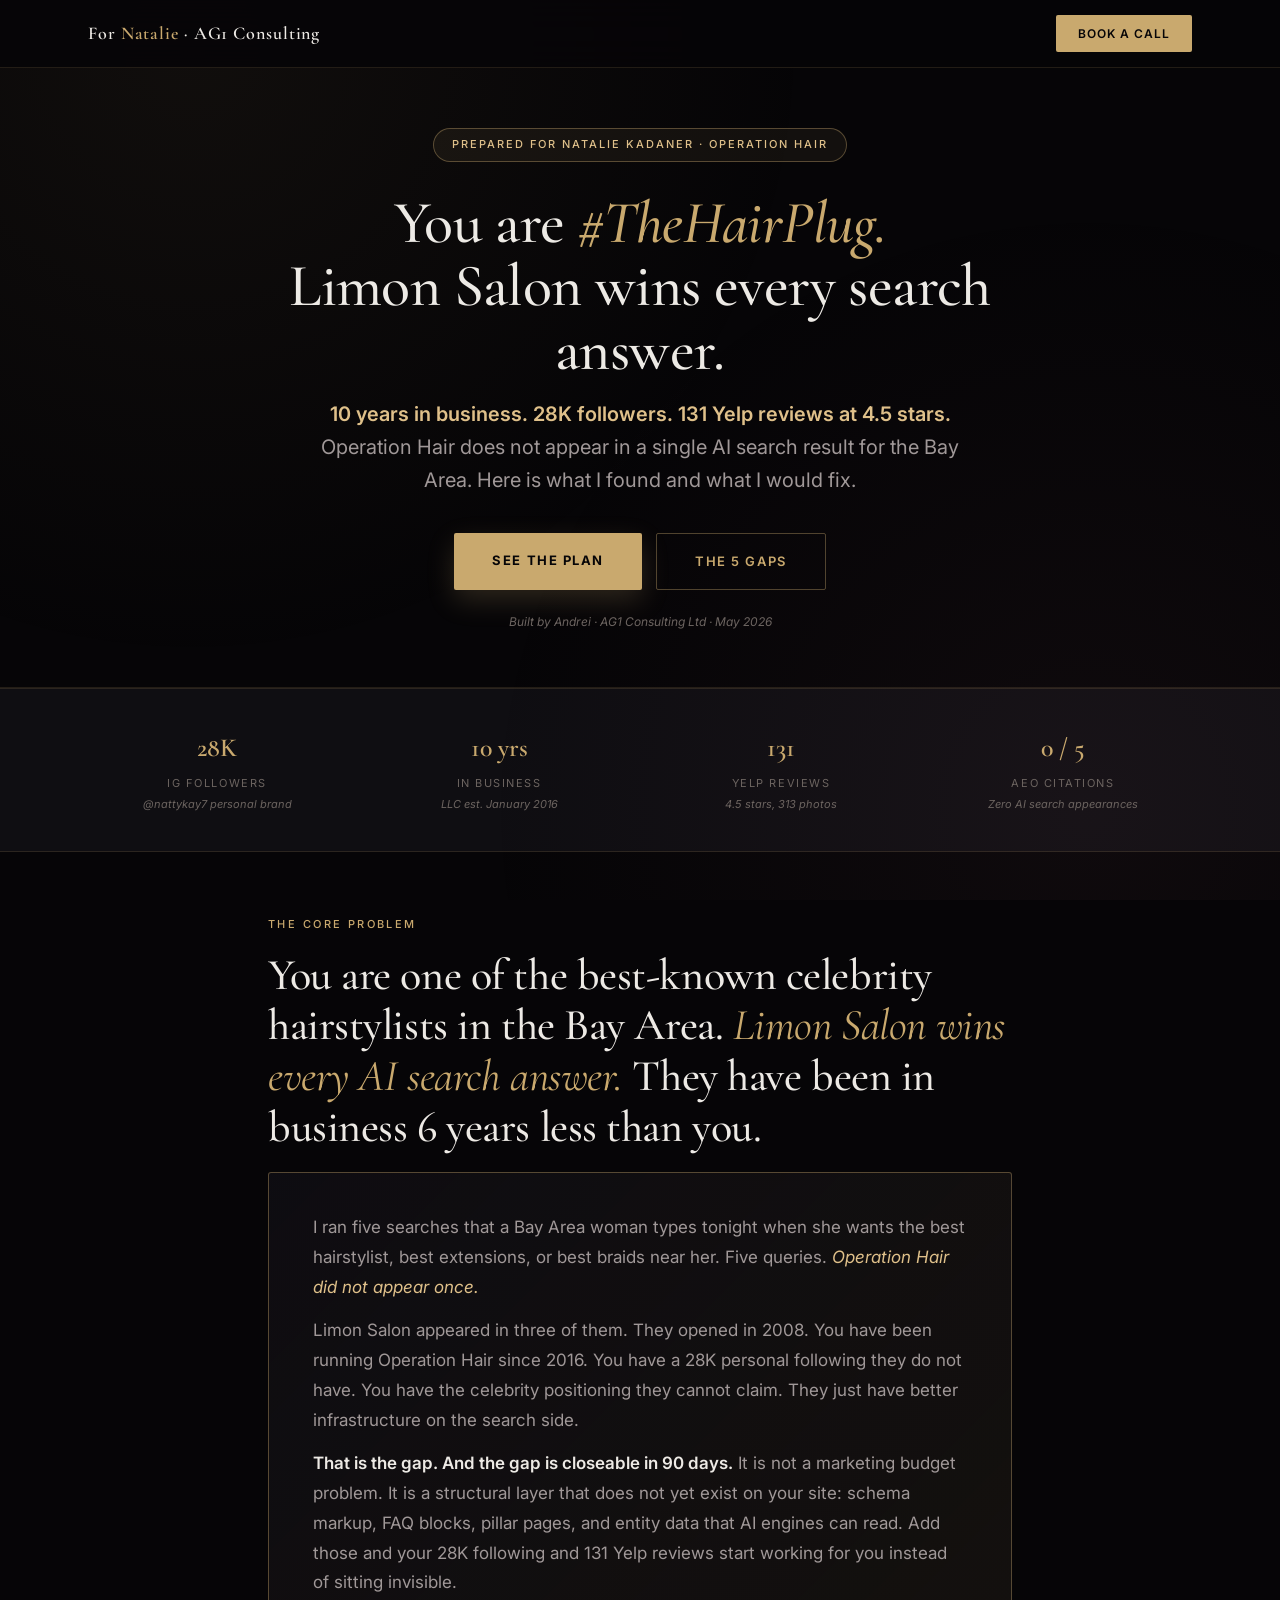
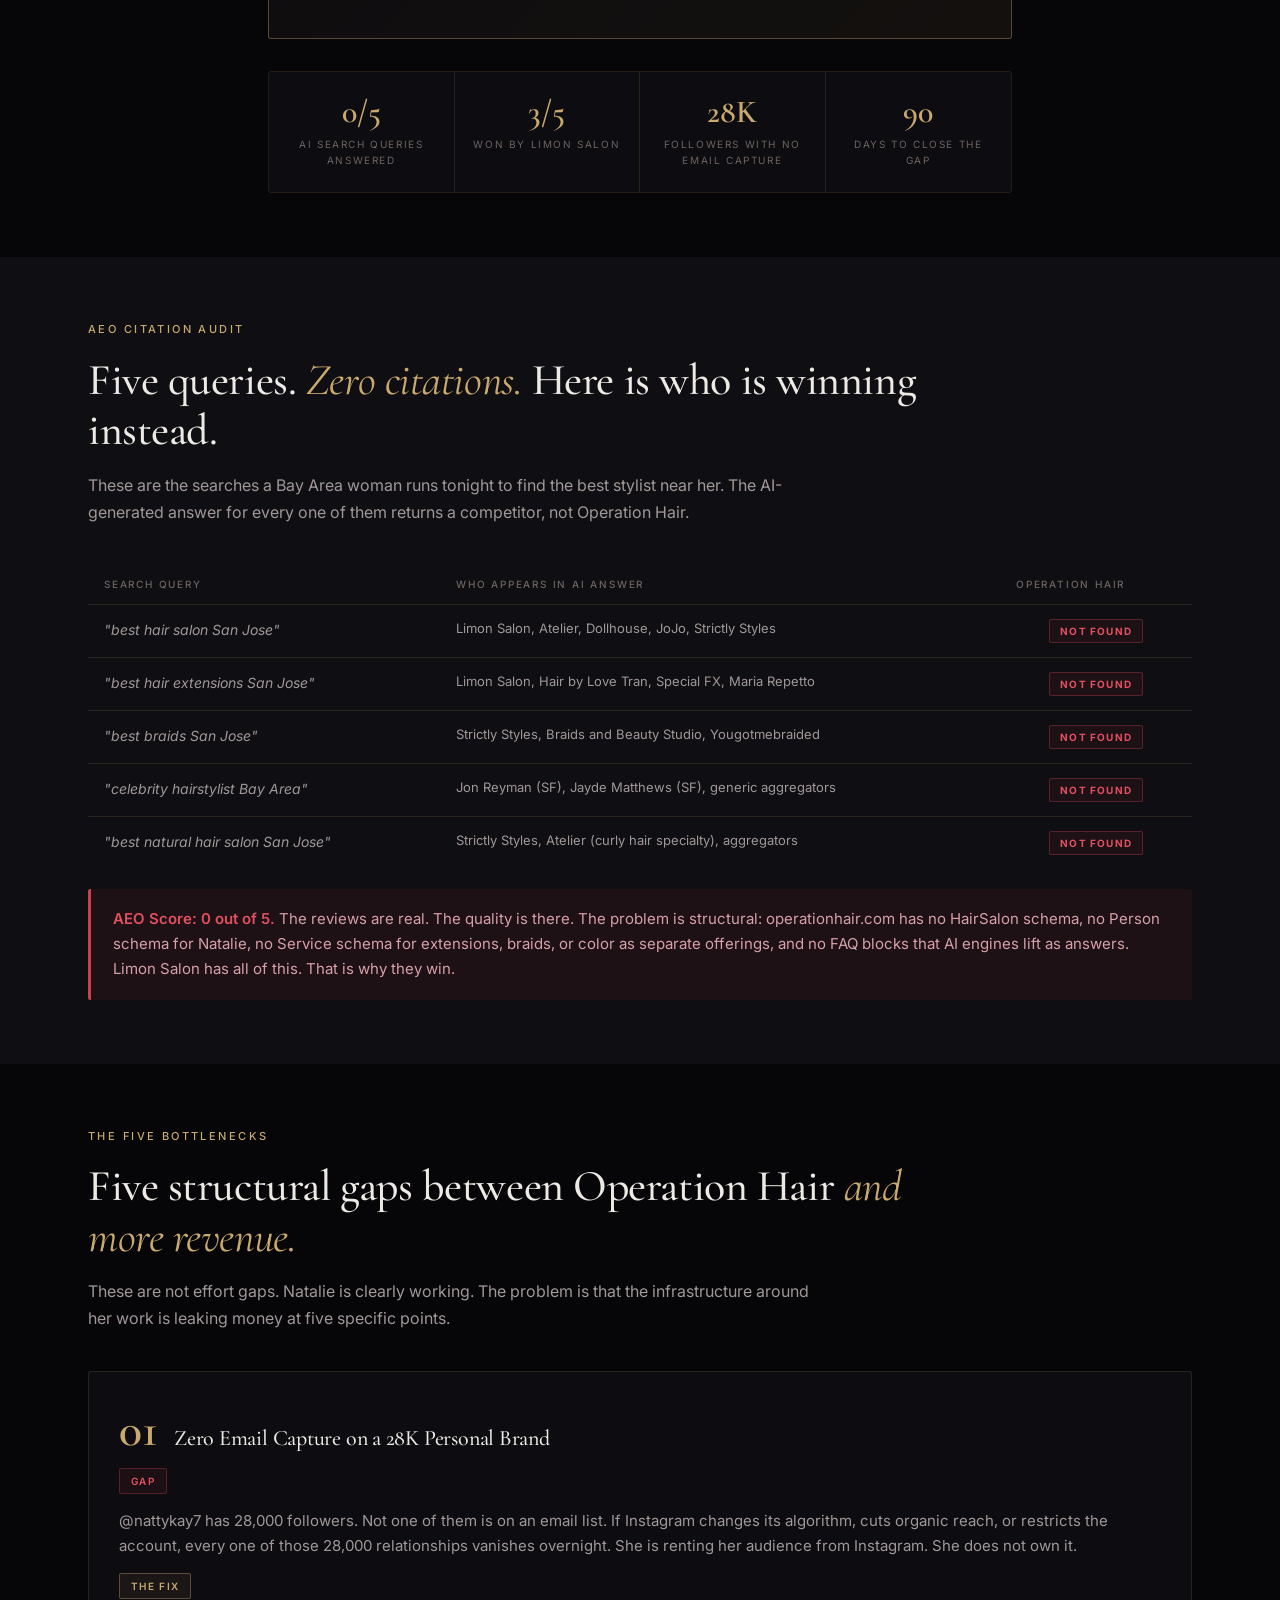
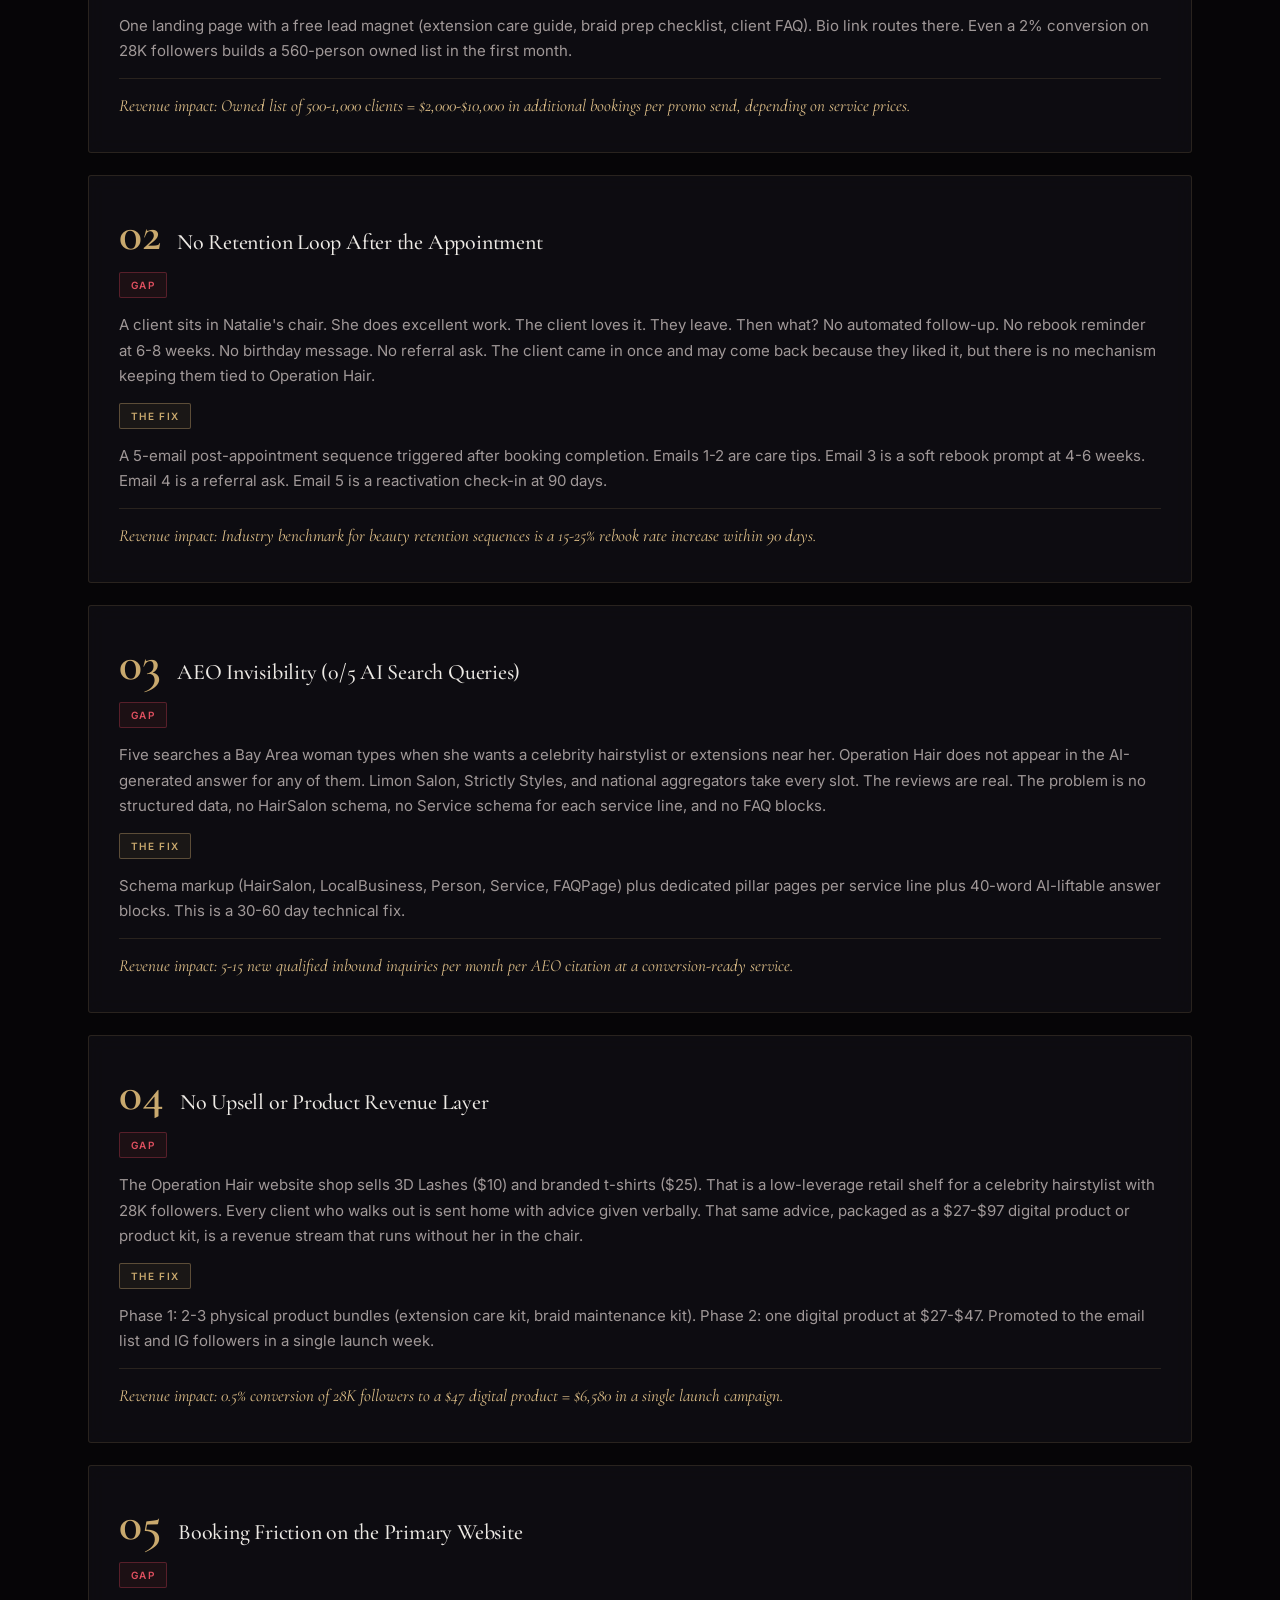
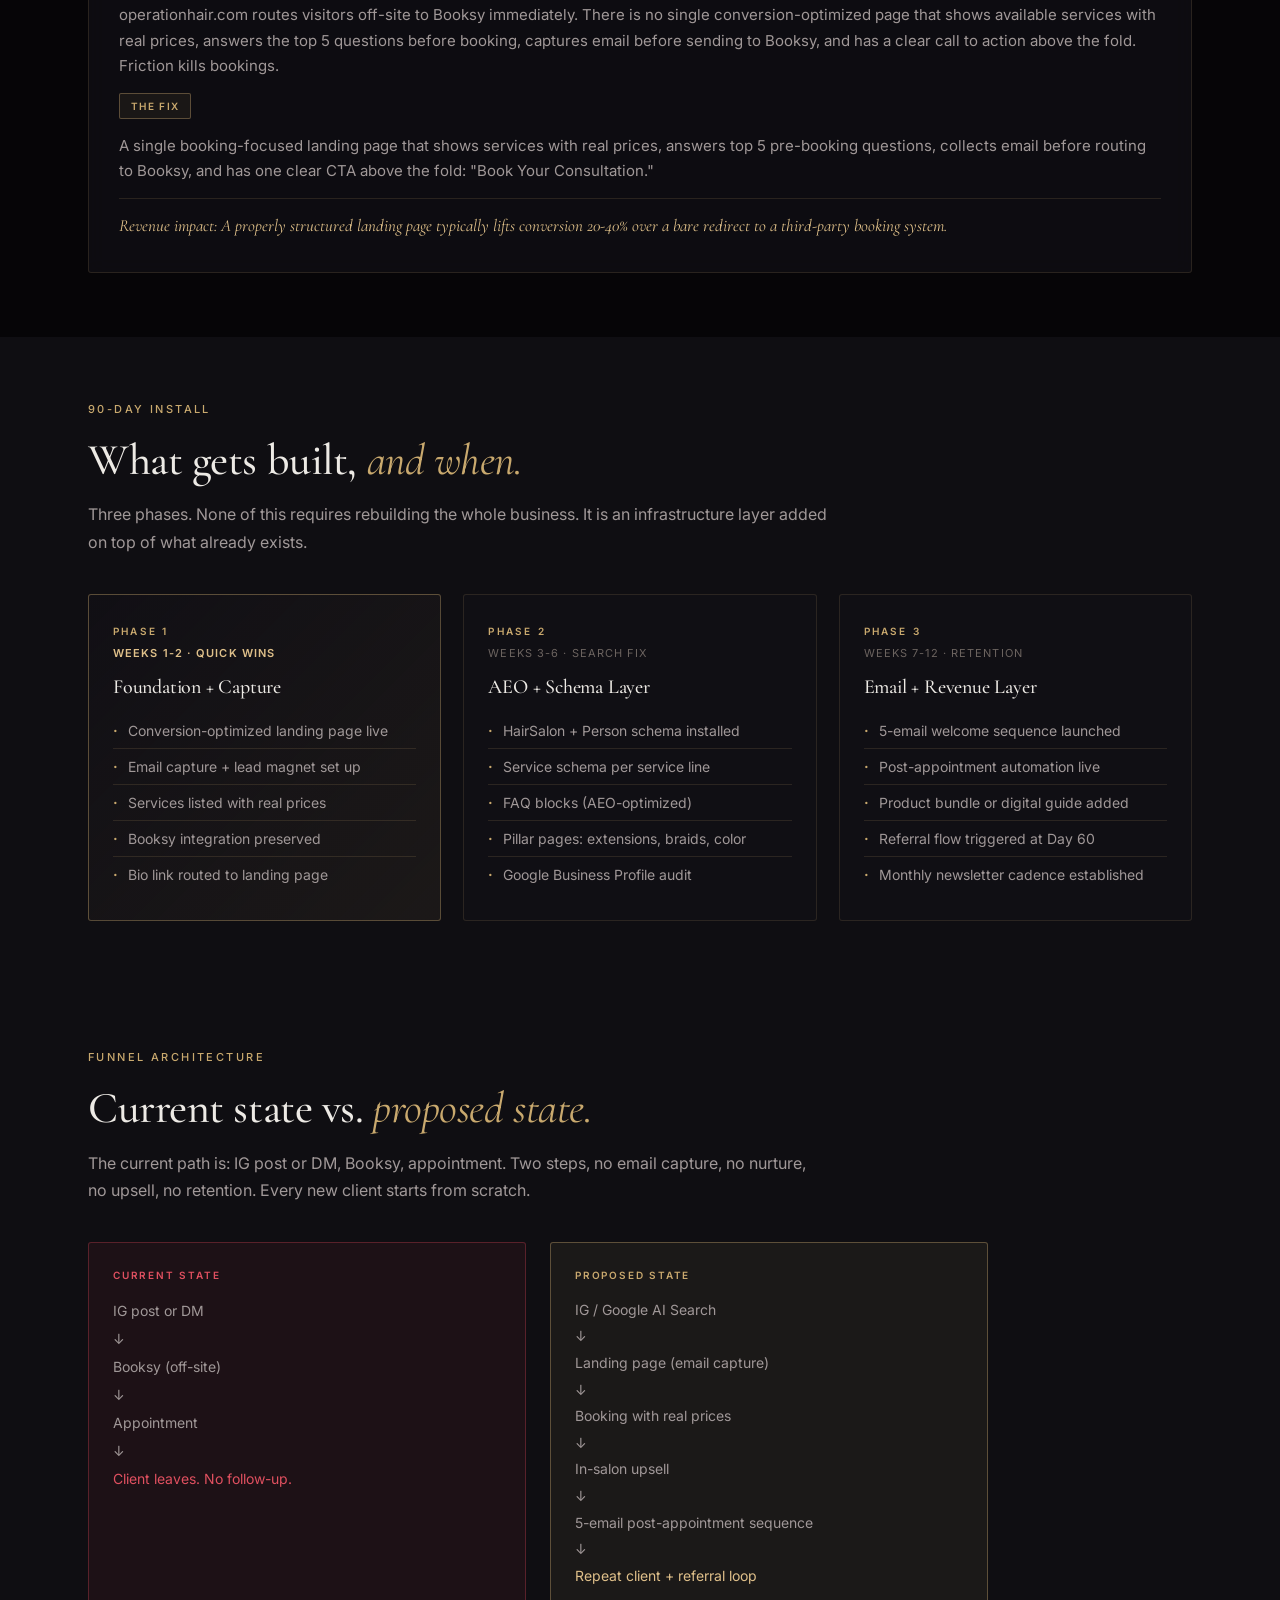
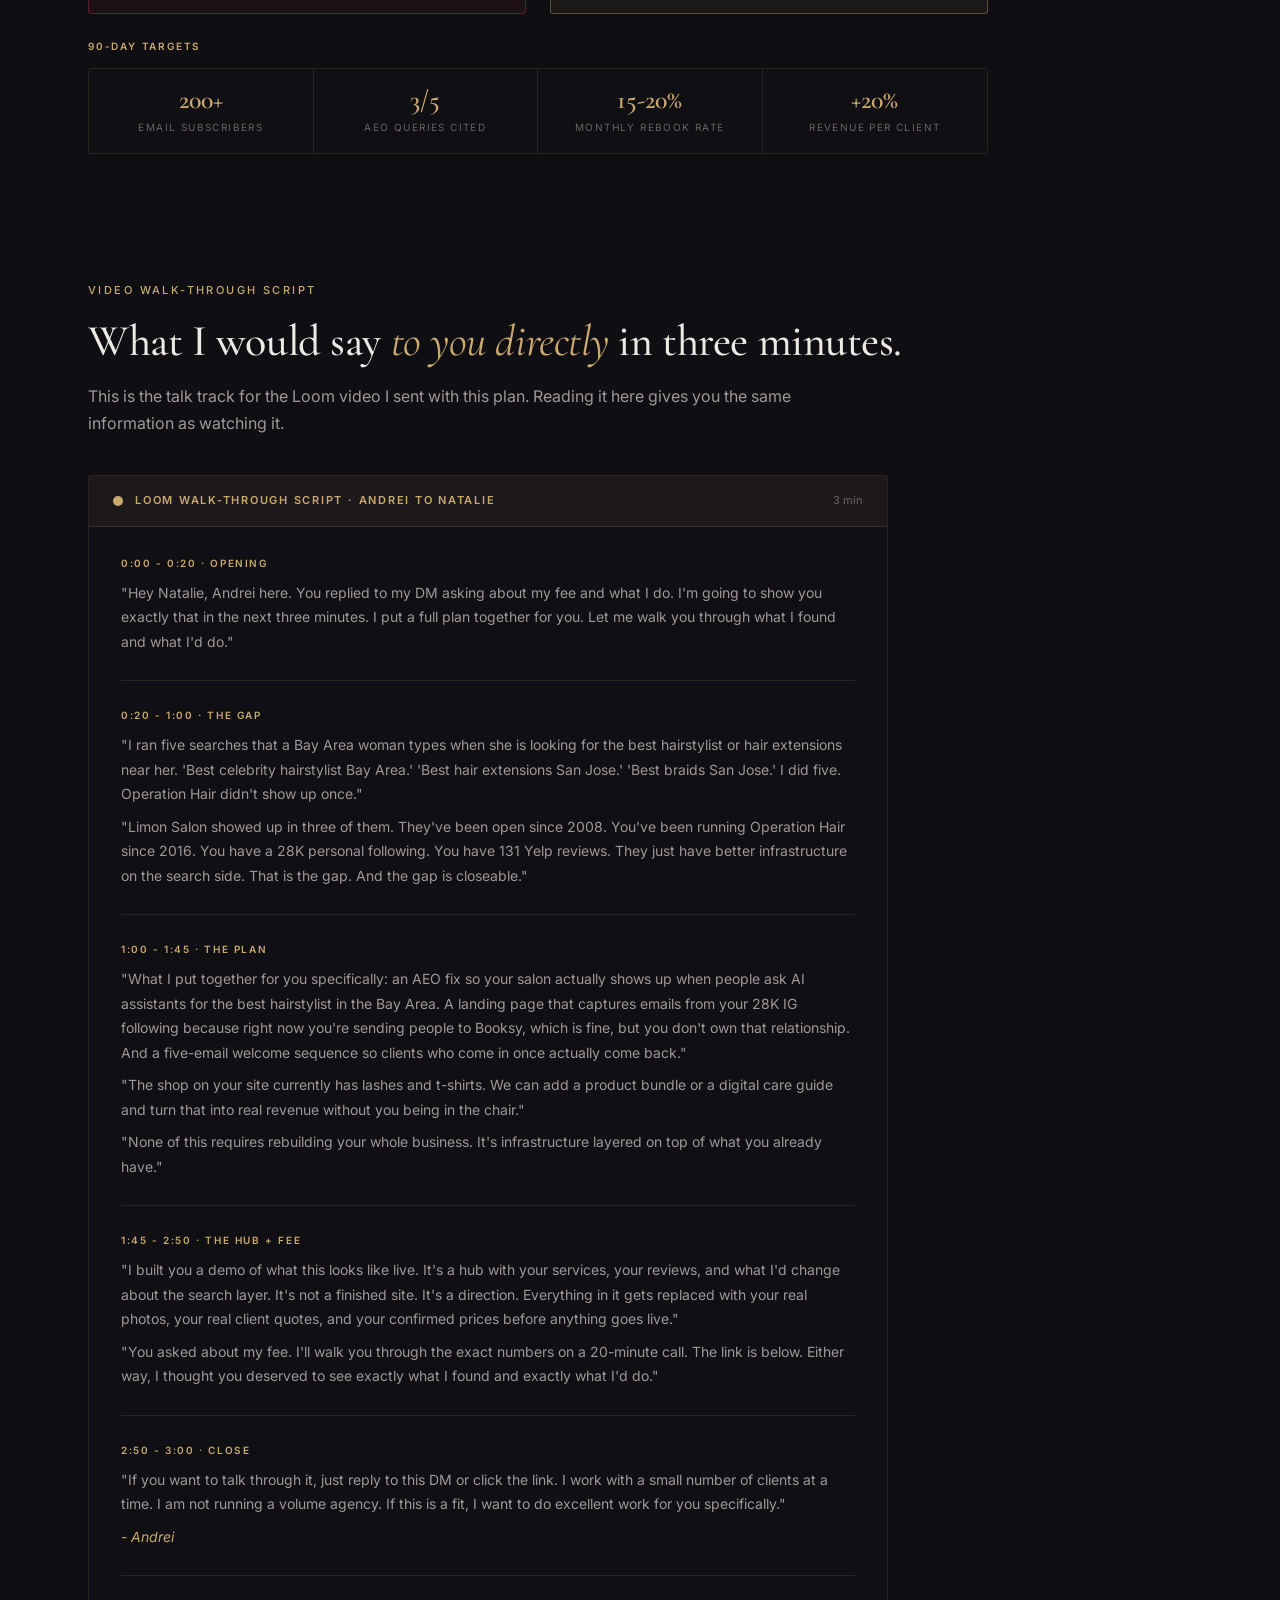
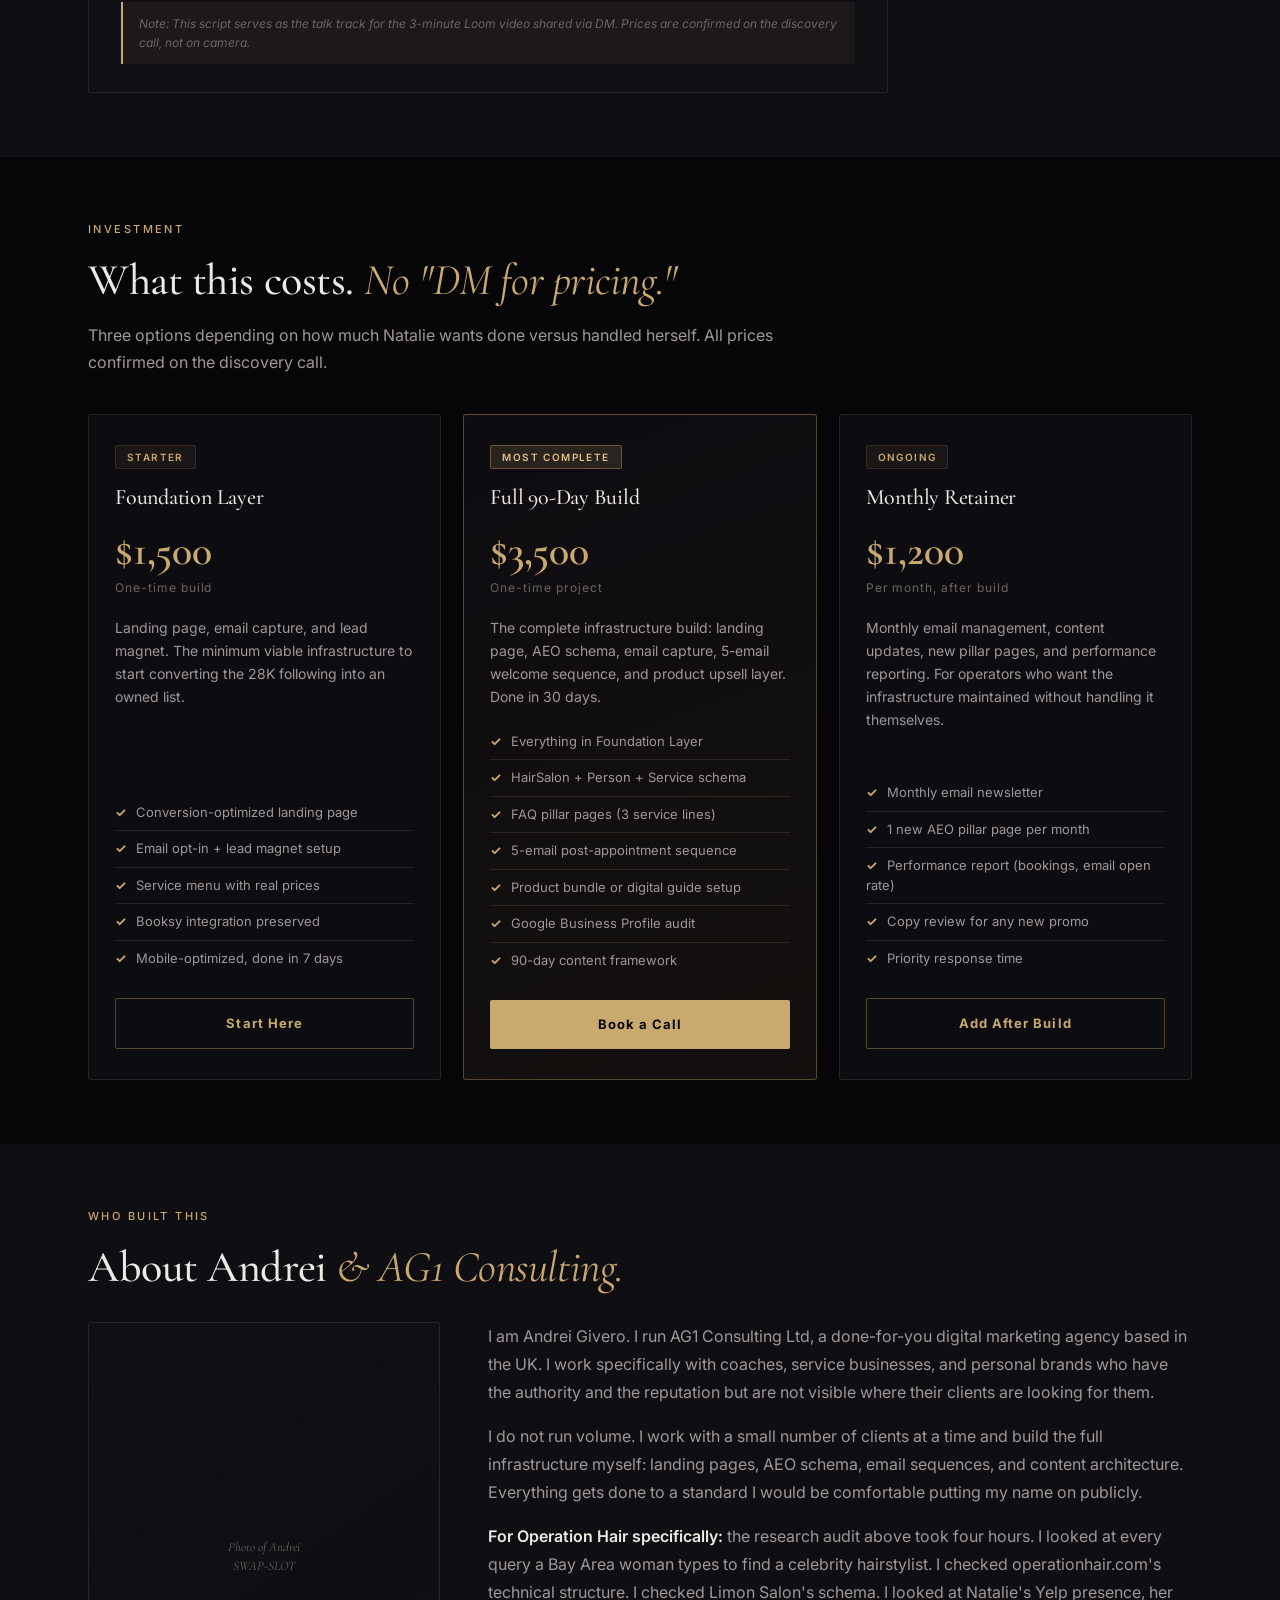
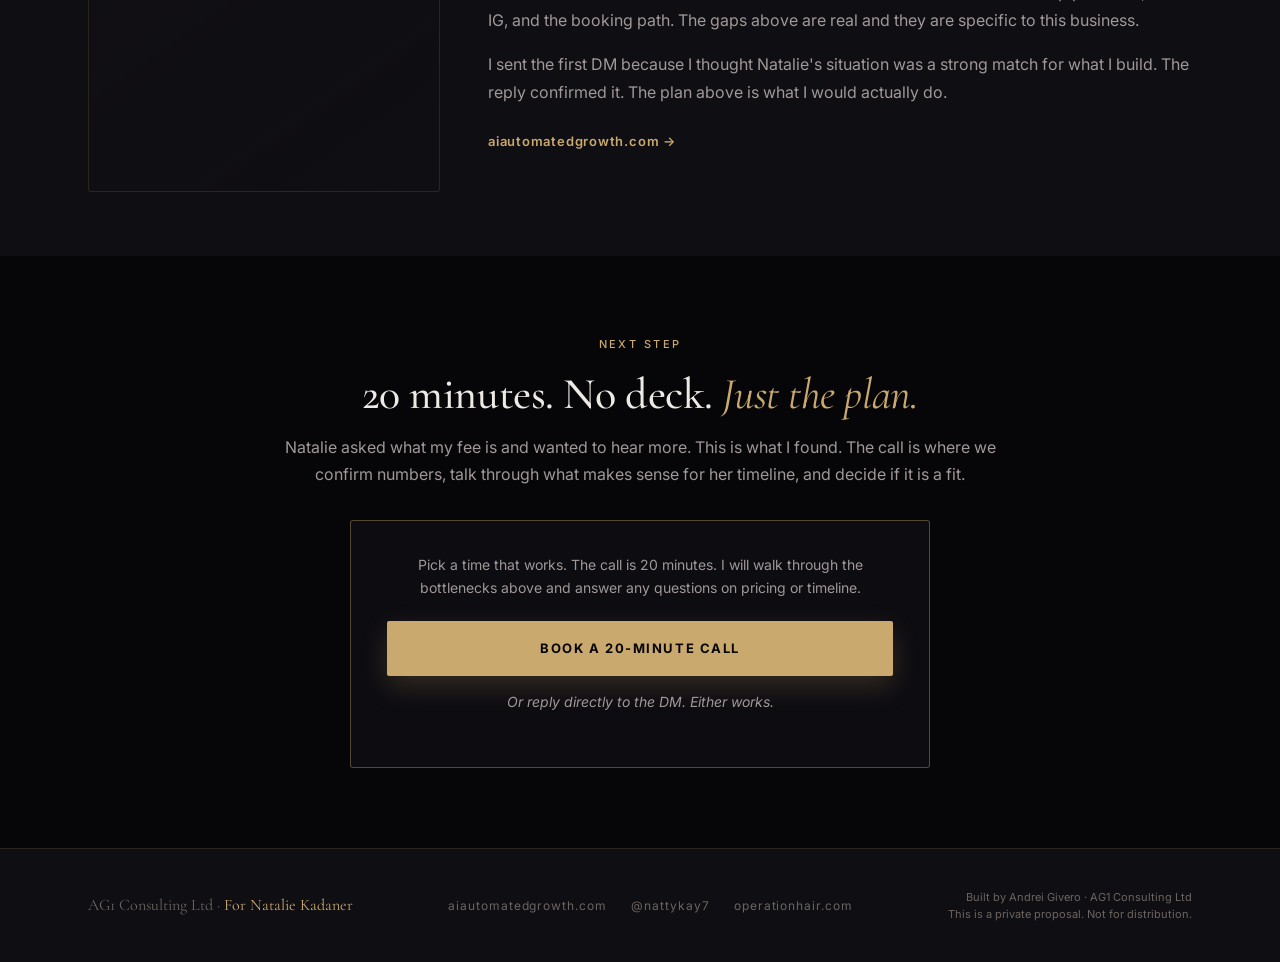
==== index.html @ c5b00cc5 "Deploy hub + docs + proof" ====
<!DOCTYPE html>
<html lang="en">
<head>
<meta charset="UTF-8">
<meta name="viewport" content="width=device-width, initial-scale=1.0">
<title>For Natalie · Operation Hair · AG1 Consulting</title>
<meta name="description" content="Built for Natalie Kadaner. 10-year-old celebrity-hairstylist brand with 28K IG and 0/5 AEO. Limon Salon wins every search answer. That gap closes in 90 days.">
<meta name="robots" content="noindex">
<meta property="og:title" content="For Natalie · Operation Hair · AG1 Consulting">
<meta property="og:description" content="0/5 AI search citations. 28K followers. 131 Yelp reviews. The authority is there. The infrastructure is not. Here is what I would fix.">
<meta property="og:type" content="website">
<meta property="og:url" content="https://andrei170.github.io/natty-kay-operation-hair-hub/">
<meta name="twitter:card" content="summary_large_image">
<link rel="preconnect" href="https://fonts.googleapis.com">
<link rel="preconnect" href="https://fonts.gstatic.com" crossorigin>
<link href="https://fonts.googleapis.com/css2?family=Cormorant+Garamond:ital,wght@0,400;0,500;0,600;0,700;1,400;1,500&family=Inter:wght@300;400;500;600;700&display=swap" rel="stylesheet">
<style>
  *{margin:0;padding:0;box-sizing:border-box}
  :root{
    --bg-deep:#060507;
    --bg-elev:#0f0e12;
    --bg-card:rgba(18,16,22,0.7);
    --gold:#c9a96e;
    --gold-bright:#dfc08a;
    --rose:#c97a8a;
    --rose-bright:#e0a0b0;
    --text-primary:#edeae5;
    --text-secondary:#a09898;
    --text-muted:#6c6460;
    --border:rgba(201,169,110,0.15);
    --border-strong:rgba(201,169,110,0.38);
    --accent-soft:rgba(201,169,110,0.07);
    --loss-red:#c94050;
    --loss-red-bright:#e05060;
    --loss-soft:rgba(201,64,80,0.08);
    --loss-border:rgba(201,64,80,0.35)
  }
  html{scroll-behavior:smooth}
  body{font-family:'Inter',-apple-system,sans-serif;background:var(--bg-deep);color:var(--text-primary);line-height:1.6;overflow-x:hidden}
  body::before{content:'';position:fixed;inset:0;background:radial-gradient(circle at 15% 5%,rgba(201,169,110,0.06),transparent 45%),radial-gradient(circle at 85% 90%,rgba(201,122,138,0.05),transparent 45%);pointer-events:none;z-index:0}
  .container{max-width:1160px;margin:0 auto;padding:0 28px;position:relative;z-index:1}
  .container-narrow{max-width:800px;margin:0 auto;padding:0 28px;position:relative;z-index:1}
  h1,h2,h3{font-family:'Cormorant Garamond',Georgia,serif;font-weight:500;letter-spacing:-0.01em;line-height:1.15}

  /* NAV */
  nav{position:fixed;top:0;left:0;right:0;padding:15px 0;background:rgba(6,5,7,0.88);backdrop-filter:blur(18px);border-bottom:1px solid var(--border);z-index:100}
  .nav-inner{display:flex;justify-content:space-between;align-items:center;max-width:1160px;margin:0 auto;padding:0 28px}
  .logo{font-family:'Cormorant Garamond',serif;font-size:18px;font-weight:600;letter-spacing:0.05em;color:var(--text-primary)}
  .logo span{color:var(--gold)}
  .nav-cta{padding:9px 22px;background:var(--gold);color:var(--bg-deep);border-radius:2px;font-size:12px;font-weight:600;letter-spacing:0.08em;text-transform:uppercase;text-decoration:none;transition:all 0.25s ease}
  .nav-cta:hover{background:var(--gold-bright);transform:translateY(-1px)}

  /* HERO */
  .hero{padding:128px 0 56px;text-align:center}
  .eyebrow{display:inline-block;padding:7px 18px;background:var(--accent-soft);border:1px solid var(--border-strong);border-radius:100px;font-size:11px;font-weight:500;letter-spacing:0.18em;text-transform:uppercase;color:var(--gold-bright);margin-bottom:30px}
  .hero h1{font-size:clamp(36px,5.2vw,60px);line-height:1.06;margin-bottom:16px;color:var(--text-primary);max-width:880px;margin-left:auto;margin-right:auto}
  .hero h1 em{color:var(--gold);font-style:italic}
  .hero-sub{font-size:clamp(16px,2vw,20px);color:var(--text-secondary);max-width:680px;margin:0 auto 36px;line-height:1.65}
  .hero-sub strong{color:var(--gold-bright);font-weight:600}
  .hero-cta-wrap{display:flex;gap:14px;justify-content:center;flex-wrap:wrap}
  .cta-primary{display:inline-block;padding:17px 38px;background:var(--gold);color:var(--bg-deep);border-radius:2px;font-size:13px;font-weight:700;letter-spacing:0.12em;text-transform:uppercase;text-decoration:none;transition:all 0.25s ease;box-shadow:0 10px 28px rgba(201,169,110,0.2)}
  .cta-primary:hover{background:var(--gold-bright);transform:translateY(-2px);box-shadow:0 14px 34px rgba(201,169,110,0.28)}
  .cta-secondary{display:inline-block;padding:17px 38px;background:transparent;color:var(--gold);border:1px solid var(--border-strong);border-radius:2px;font-size:13px;font-weight:600;letter-spacing:0.12em;text-transform:uppercase;text-decoration:none;transition:all 0.25s ease}
  .cta-secondary:hover{background:var(--accent-soft);transform:translateY(-1px)}
  .hero-note{margin-top:22px;font-size:12px;color:var(--text-muted);font-style:italic}

  /* SECTIONS */
  section{padding:64px 0}

  .section-eyebrow{font-size:11px;font-weight:500;letter-spacing:0.22em;text-transform:uppercase;color:var(--gold);margin-bottom:16px}
  .section-title{font-size:clamp(28px,3.8vw,44px);margin-bottom:16px;max-width:860px}
  .section-title em{color:var(--gold);font-style:italic;font-weight:400}
  .section-sub{font-size:16px;color:var(--text-secondary);max-width:740px;margin-bottom:38px;line-height:1.7}
  .section-sub strong{color:var(--gold-bright);font-weight:600}

  /* WEDGE */
  .wedge-block{padding:40px 44px;background:linear-gradient(135deg,var(--bg-card),var(--accent-soft));border:1px solid var(--border-strong);border-radius:3px;margin-top:20px;max-width:860px}
  .wedge-block p{font-size:17px;color:var(--text-secondary);line-height:1.75;margin-bottom:14px}
  .wedge-block p:last-child{margin-bottom:0}
  .wedge-block strong{color:var(--text-primary);font-weight:600}
  .wedge-block em{color:var(--gold-bright);font-style:italic}
  .stat-row{display:grid;grid-template-columns:repeat(4,1fr);gap:0;border:1px solid var(--border);border-radius:3px;overflow:hidden;margin-top:32px}
  .stat-cell{padding:24px 18px;text-align:center;border-right:1px solid var(--border);background:var(--bg-card)}
  .stat-cell:last-child{border-right:0}
  .stat-num{font-family:'Cormorant Garamond',serif;font-size:32px;color:var(--gold);font-weight:600;line-height:1;margin-bottom:8px}
  .stat-label{font-size:10px;letter-spacing:0.16em;text-transform:uppercase;color:var(--text-muted)}
  @media(max-width:700px){.stat-row{grid-template-columns:repeat(2,1fr)}.stat-cell{border-right:0;border-bottom:1px solid var(--border)}.stat-cell:last-child{border-bottom:0}}

  /* TRUST STRIP */
  .trust-strip{padding:38px 0;border-top:1px solid var(--border);border-bottom:1px solid var(--border);background:var(--bg-elev)}
  .trust-grid{display:grid;grid-template-columns:repeat(4,1fr);gap:24px;text-align:center}
  @media(max-width:700px){.trust-grid{grid-template-columns:repeat(2,1fr)}}
  .trust-item .trust-value{font-family:'Cormorant Garamond',serif;font-size:26px;color:var(--gold);font-weight:600;margin-bottom:6px}
  .trust-item .trust-label{font-size:11px;letter-spacing:0.14em;text-transform:uppercase;color:var(--text-muted)}
  .trust-item .trust-sub{font-size:11px;color:var(--text-muted);margin-top:3px;font-style:italic}

  /* AEO TABLE */
  .aeo-section{background:var(--bg-elev)}
  .aeo-table{width:100%;border-collapse:collapse;margin-top:28px;font-size:14px}
  .aeo-table th{text-align:left;padding:12px 16px;font-size:10px;letter-spacing:0.18em;text-transform:uppercase;color:var(--text-muted);border-bottom:1px solid var(--border);font-weight:500}
  .aeo-table td{padding:14px 16px;border-bottom:1px solid var(--border);vertical-align:top}
  .aeo-table tr:last-child td{border-bottom:0}
  .aeo-table .query-col{color:var(--text-secondary);font-style:italic;line-height:1.5}
  .aeo-table .winner-col{color:var(--text-secondary);font-size:13px;line-height:1.5}
  .aeo-table .status-col{text-align:center}
  .badge-no{display:inline-block;padding:3px 10px;background:var(--loss-soft);border:1px solid var(--loss-border);border-radius:2px;font-size:10px;font-weight:700;letter-spacing:0.12em;text-transform:uppercase;color:var(--loss-red-bright)}
  .aeo-total{margin-top:20px;padding:18px 22px;background:var(--loss-soft);border-left:3px solid var(--loss-red);border-radius:2px;font-size:15px;color:#d8a0a8;line-height:1.65}
  .aeo-total strong{color:var(--loss-red-bright);font-weight:600}

  /* BOTTLENECKS */
  .bn-grid{display:grid;grid-template-columns:1fr;gap:22px;margin-top:30px}
  .bn-card{padding:34px 30px;background:var(--bg-card);border:1px solid var(--border);border-radius:3px;backdrop-filter:blur(10px)}
  .bn-card .bn-num{font-family:'Cormorant Garamond',serif;font-size:48px;color:var(--gold);font-weight:600;line-height:1;display:inline-block;margin-right:12px;vertical-align:baseline}
  .bn-card h3{font-size:22px;color:var(--text-primary);display:inline-block;vertical-align:baseline;max-width:calc(100% - 68px)}
  .bn-card .gap-tag{display:inline-block;padding:4px 11px;background:var(--loss-soft);border:1px solid var(--loss-border);border-radius:2px;font-size:10px;font-weight:600;letter-spacing:0.13em;text-transform:uppercase;color:var(--loss-red-bright);margin-top:14px;margin-bottom:4px}
  .bn-card .fix-tag{display:inline-block;padding:4px 11px;background:var(--accent-soft);border:1px solid var(--border-strong);border-radius:2px;font-size:10px;font-weight:600;letter-spacing:0.13em;text-transform:uppercase;color:var(--gold);margin-top:4px;margin-bottom:4px}
  .bn-card p{color:var(--text-secondary);font-size:15px;line-height:1.7;margin-top:10px;margin-bottom:10px}
  .bn-card .impact{margin-top:14px;padding-top:14px;border-top:1px solid var(--border);font-family:'Cormorant Garamond',serif;font-size:17px;color:var(--gold-bright);font-style:italic;line-height:1.5}

  /* TIMELINE */
  .timeline-grid{display:grid;grid-template-columns:repeat(3,1fr);gap:22px;margin-top:30px}
  @media(max-width:760px){.timeline-grid{grid-template-columns:1fr}}
  .tl-card{padding:28px 24px;background:var(--bg-card);border:1px solid var(--border);border-radius:3px}
  .tl-card.active{border-color:var(--border-strong);background:linear-gradient(135deg,var(--bg-card),var(--accent-soft))}
  .tl-card .tl-phase{font-size:10px;letter-spacing:0.22em;text-transform:uppercase;color:var(--gold);margin-bottom:6px;font-weight:600}
  .tl-card .tl-weeks{font-size:11px;color:var(--text-muted);margin-bottom:14px;letter-spacing:0.1em;text-transform:uppercase}
  .tl-card.active .tl-weeks{color:var(--gold-bright);font-weight:600}
  .tl-card h3{font-size:20px;color:var(--text-primary);margin-bottom:14px}
  .tl-card ul{list-style:none;padding:0}
  .tl-card li{padding:7px 0;color:var(--text-secondary);font-size:14px;border-bottom:1px solid var(--border);line-height:1.5}
  .tl-card li:last-child{border-bottom:0}
  .tl-card li::before{content:"\00B7";color:var(--gold);margin-right:10px;font-weight:bold}

  /* FUNNEL DIAGRAM */
  .funnel-section{background:var(--bg-elev)}
  .funnel-diagram{margin-top:30px;max-width:780px}
  .funnel-row{display:grid;grid-template-columns:120px 1fr;gap:0;margin-bottom:2px;align-items:stretch}
  .funnel-label{padding:12px 16px;background:rgba(201,169,110,0.1);border:1px solid var(--border);font-size:10px;letter-spacing:0.18em;text-transform:uppercase;color:var(--gold);font-weight:600;display:flex;align-items:center;border-right:0}
  .funnel-content{padding:12px 18px;background:var(--bg-card);border:1px solid var(--border);font-size:13px;color:var(--text-secondary);line-height:1.6}
  .funnel-arrow{text-align:center;padding:6px 0;color:var(--gold);font-size:18px;grid-column:1/-1}

  /* VSL PREVIEW */
  .vsl-section{background:var(--bg-elev)}
  .vsl-block{max-width:800px;background:var(--bg-card);border:1px solid var(--border);border-radius:3px;overflow:hidden;margin-top:28px}
  .vsl-header{padding:16px 24px;background:rgba(201,169,110,0.07);border-bottom:1px solid var(--border);display:flex;align-items:center;gap:12px}
  .vsl-dot{width:10px;height:10px;background:var(--gold);border-radius:50%;flex-shrink:0}
  .vsl-header-text{font-size:11px;letter-spacing:0.16em;text-transform:uppercase;color:var(--gold);font-weight:600}
  .vsl-header-sub{font-size:11px;color:var(--text-muted);margin-left:auto}
  .vsl-body{padding:28px 32px}
  .vsl-segment{margin-bottom:26px;padding-bottom:26px;border-bottom:1px solid var(--border)}
  .vsl-segment:last-child{border-bottom:0;margin-bottom:0;padding-bottom:0}
  .vsl-time{font-size:10px;letter-spacing:0.16em;text-transform:uppercase;color:var(--gold);font-weight:600;margin-bottom:10px;display:block}
  .vsl-segment p{color:var(--text-secondary);font-size:14px;line-height:1.75;margin-bottom:8px}
  .vsl-segment p:last-child{margin-bottom:0}
  .vsl-segment strong{color:var(--text-primary);font-weight:600}
  .vsl-note{margin-top:16px;padding:12px 16px;background:var(--accent-soft);border-left:2px solid var(--gold);font-size:12px;color:var(--text-muted);font-style:italic}

  /* PRICING */
  .pricing-grid{display:grid;grid-template-columns:repeat(3,1fr);gap:22px;margin-top:30px}
  @media(max-width:860px){.pricing-grid{grid-template-columns:1fr}}
  .price-card{padding:30px 26px;background:var(--bg-card);border:1px solid var(--border);border-radius:3px;display:flex;flex-direction:column}
  .price-card.featured{border-color:var(--border-strong);background:linear-gradient(160deg,var(--bg-card),var(--accent-soft))}
  .price-tag{display:inline-block;padding:3px 11px;background:var(--accent-soft);border:1px solid var(--border);border-radius:2px;font-size:10px;font-weight:600;letter-spacing:0.14em;text-transform:uppercase;color:var(--gold);margin-bottom:16px;align-self:flex-start}
  .price-tag.hot{background:rgba(201,169,110,0.15);border-color:var(--border-strong);color:var(--gold-bright)}
  .price-card h3{font-size:22px;color:var(--text-primary);margin-bottom:8px}
  .price-card .price-amount{font-family:'Cormorant Garamond',serif;font-size:42px;color:var(--gold);font-weight:600;line-height:1;margin:12px 0 6px}
  .price-card .price-period{font-size:12px;color:var(--text-muted);margin-bottom:18px;letter-spacing:0.08em}
  .price-card p{color:var(--text-secondary);font-size:14px;line-height:1.65;margin-bottom:16px;flex-grow:1}
  .price-card ul{list-style:none;padding:0;margin-bottom:22px}
  .price-card li{padding:8px 0;color:var(--text-secondary);font-size:13px;border-bottom:1px solid var(--border);line-height:1.5}
  .price-card li:last-child{border-bottom:0}
  .price-card li::before{content:"\2713";color:var(--gold);margin-right:10px;font-weight:bold}
  .price-cta{display:block;padding:14px 22px;background:var(--gold);color:var(--bg-deep);border-radius:2px;font-size:13px;font-weight:700;letter-spacing:0.08em;text-align:center;text-decoration:none;transition:all 0.25s ease;margin-top:auto}
  .price-cta:hover{background:var(--gold-bright);transform:translateY(-1px)}
  .price-cta.outline{background:transparent;color:var(--gold);border:1px solid var(--border-strong)}
  .price-cta.outline:hover{background:var(--accent-soft)}

  /* ABOUT */
  .about-grid{display:grid;grid-template-columns:1fr 2fr;gap:48px;align-items:start;margin-top:30px}
  @media(max-width:760px){.about-grid{grid-template-columns:1fr}}
  .about-photo-wrap{aspect-ratio:3/4;background:linear-gradient(145deg,var(--bg-card),var(--bg-elev));border:1px solid var(--border);border-radius:3px;display:flex;align-items:center;justify-content:center;overflow:hidden}
  .about-photo-placeholder{font-family:'Cormorant Garamond',serif;font-size:13px;color:var(--text-muted);text-align:center;padding:24px;font-style:italic;line-height:1.5}
  .about-content p{font-size:16px;color:var(--text-secondary);line-height:1.75;margin-bottom:16px}
  .about-content p:last-child{margin-bottom:0}
  .about-content strong{color:var(--text-primary);font-weight:600}

  /* FINAL CTA */
  .final-cta-section{text-align:center;padding:80px 0}
  .final-cta-section .section-title{margin:0 auto 16px}
  .final-cta-section .section-sub{margin:0 auto 36px}
  .calendly-box{max-width:580px;margin:0 auto;padding:32px 36px;background:var(--bg-card);border:1px solid var(--border-strong);border-radius:3px;text-align:center}
  .calendly-box p{color:var(--text-secondary);font-size:14px;line-height:1.65;margin-bottom:22px}
  .calendly-box .cta-primary{display:inline-block;width:100%}
  .call-note{margin-top:14px;font-size:12px;color:var(--text-muted);font-style:italic}

  /* FOOTER */
  footer{padding:40px 0;border-top:1px solid var(--border);background:var(--bg-elev)}
  .footer-inner{display:flex;justify-content:space-between;align-items:center;flex-wrap:wrap;gap:18px}
  .footer-brand{font-family:'Cormorant Garamond',serif;font-size:16px;color:var(--text-muted)}
  .footer-brand span{color:var(--gold)}
  .footer-links{display:flex;gap:24px}
  .footer-links a{font-size:12px;color:var(--text-muted);text-decoration:none;letter-spacing:0.08em;transition:color 0.2s}
  .footer-links a:hover{color:var(--gold)}
  .footer-legal{font-size:11px;color:var(--text-muted);text-align:right;line-height:1.5}
  @media(max-width:640px){.footer-inner{flex-direction:column;text-align:center}.footer-legal{text-align:center}}

  /* DIVIDER */
  .divider{height:1px;background:var(--border);margin:0}

  /* UTIL */
  .text-gold{color:var(--gold)}
  .text-rose{color:var(--rose-bright)}
  .mt-8{margin-top:8px}
  .mt-16{margin-top:16px}
  .mt-24{margin-top:24px}

  @media(max-width:640px){
    .wedge-block{padding:26px 22px}
    .bn-card{padding:24px 20px}
    .vsl-body{padding:20px 22px}
    .hero{padding:108px 0 44px}
    section{padding:48px 0}
  }
</style>
</head>
<body>

<!-- NAV -->
<nav>
  <div class="nav-inner">
    <div class="logo">For <span>Natalie</span> &middot; AG1 Consulting</div>
    <a href="#book-call" class="nav-cta">Book a Call</a>
  </div>
</nav>

<!-- HERO -->
<section class="hero">
  <div class="container">
    <div class="eyebrow">Prepared for Natalie Kadaner &middot; Operation Hair</div>
    <h1>You are <em>#TheHairPlug.</em><br>Limon Salon wins every search answer.</h1>
    <p class="hero-sub">
      <strong>10 years in business. 28K followers. 131 Yelp reviews at 4.5 stars.</strong><br>
      Operation Hair does not appear in a single AI search result for the Bay Area. Here is what I found and what I would fix.
    </p>
    <div class="hero-cta-wrap">
      <a href="#book-call" class="cta-primary">See the Plan</a>
      <a href="#bottlenecks" class="cta-secondary">The 5 Gaps</a>
    </div>
    <p class="hero-note">Built by Andrei &middot; AG1 Consulting Ltd &middot; May 2026</p>
  </div>
</section>

<div class="divider"></div>

<!-- TRUST STRIP -->
<div class="trust-strip">
  <div class="container">
    <div class="trust-grid">
      <div class="trust-item">
        <div class="trust-value">28K</div>
        <div class="trust-label">IG Followers</div>
        <div class="trust-sub">@nattykay7 personal brand</div>
      </div>
      <div class="trust-item">
        <div class="trust-value">10 yrs</div>
        <div class="trust-label">In Business</div>
        <div class="trust-sub">LLC est. January 2016</div>
      </div>
      <div class="trust-item">
        <div class="trust-value">131</div>
        <div class="trust-label">Yelp Reviews</div>
        <div class="trust-sub">4.5 stars, 313 photos</div>
      </div>
      <div class="trust-item">
        <div class="trust-value">0 / 5</div>
        <div class="trust-label">AEO Citations</div>
        <div class="trust-sub">Zero AI search appearances</div>
      </div>
    </div>
  </div>
</div>

<!-- WEDGE -->
<section>
  <div class="container-narrow">
    <p class="section-eyebrow">The Core Problem</p>
    <h2 class="section-title">You are one of the best-known celebrity hairstylists in the Bay Area. <em>Limon Salon wins every AI search answer.</em> They have been in business 6 years less than you.</h2>

    <div class="wedge-block">
      <p>
        I ran five searches that a Bay Area woman types tonight when she wants the best hairstylist, best extensions, or best braids near her. Five queries. <em>Operation Hair did not appear once.</em>
      </p>
      <p>
        Limon Salon appeared in three of them. They opened in 2008. You have been running Operation Hair since 2016. You have a 28K personal following they do not have. You have the celebrity positioning they cannot claim. They just have better infrastructure on the search side.
      </p>
      <p>
        <strong>That is the gap. And the gap is closeable in 90 days.</strong> It is not a marketing budget problem. It is a structural layer that does not yet exist on your site: schema markup, FAQ blocks, pillar pages, and entity data that AI engines can read. Add those and your 28K following and 131 Yelp reviews start working for you instead of sitting invisible.
      </p>
    </div>

    <div class="stat-row">
      <div class="stat-cell">
        <div class="stat-num">0/5</div>
        <div class="stat-label">AI Search Queries Answered</div>
      </div>
      <div class="stat-cell">
        <div class="stat-num">3/5</div>
        <div class="stat-label">Won by Limon Salon</div>
      </div>
      <div class="stat-cell">
        <div class="stat-num">28K</div>
        <div class="stat-label">Followers with No Email Capture</div>
      </div>
      <div class="stat-cell">
        <div class="stat-num">90</div>
        <div class="stat-label">Days to Close the Gap</div>
      </div>
    </div>
  </div>
</section>

<!-- AEO TABLE -->
<section class="aeo-section" id="aeo">
  <div class="container">
    <p class="section-eyebrow">AEO Citation Audit</p>
    <h2 class="section-title">Five queries. <em>Zero citations.</em> Here is who is winning instead.</h2>
    <p class="section-sub">These are the searches a Bay Area woman runs tonight to find the best stylist near her. The AI-generated answer for every one of them returns a competitor, not Operation Hair.</p>

    <table class="aeo-table">
      <thead>
        <tr>
          <th>Search Query</th>
          <th>Who Appears in AI Answer</th>
          <th>Operation Hair</th>
        </tr>
      </thead>
      <tbody>
        <tr>
          <td class="query-col">"best hair salon San Jose"</td>
          <td class="winner-col">Limon Salon, Atelier, Dollhouse, JoJo, Strictly Styles</td>
          <td class="status-col"><span class="badge-no">Not Found</span></td>
        </tr>
        <tr>
          <td class="query-col">"best hair extensions San Jose"</td>
          <td class="winner-col">Limon Salon, Hair by Love Tran, Special FX, Maria Repetto</td>
          <td class="status-col"><span class="badge-no">Not Found</span></td>
        </tr>
        <tr>
          <td class="query-col">"best braids San Jose"</td>
          <td class="winner-col">Strictly Styles, Braids and Beauty Studio, Yougotmebraided</td>
          <td class="status-col"><span class="badge-no">Not Found</span></td>
        </tr>
        <tr>
          <td class="query-col">"celebrity hairstylist Bay Area"</td>
          <td class="winner-col">Jon Reyman (SF), Jayde Matthews (SF), generic aggregators</td>
          <td class="status-col"><span class="badge-no">Not Found</span></td>
        </tr>
        <tr>
          <td class="query-col">"best natural hair salon San Jose"</td>
          <td class="winner-col">Strictly Styles, Atelier (curly hair specialty), aggregators</td>
          <td class="status-col"><span class="badge-no">Not Found</span></td>
        </tr>
      </tbody>
    </table>

    <div class="aeo-total">
      <strong>AEO Score: 0 out of 5.</strong> The reviews are real. The quality is there. The problem is structural: operationhair.com has no HairSalon schema, no Person schema for Natalie, no Service schema for extensions, braids, or color as separate offerings, and no FAQ blocks that AI engines lift as answers. Limon Salon has all of this. That is why they win.
    </div>
  </div>
</section>

<!-- BOTTLENECKS -->
<section id="bottlenecks">
  <div class="container">
    <p class="section-eyebrow">The Five Bottlenecks</p>
    <h2 class="section-title">Five structural gaps between Operation Hair <em>and more revenue.</em></h2>
    <p class="section-sub">These are not effort gaps. Natalie is clearly working. The problem is that the infrastructure around her work is leaking money at five specific points.</p>

    <div class="bn-grid">

      <!-- BN 1 -->
      <div class="bn-card">
        <div>
          <span class="bn-num">01</span>
          <h3>Zero Email Capture on a 28K Personal Brand</h3>
        </div>
        <span class="gap-tag">Gap</span>
        <p>@nattykay7 has 28,000 followers. Not one of them is on an email list. If Instagram changes its algorithm, cuts organic reach, or restricts the account, every one of those 28,000 relationships vanishes overnight. She is renting her audience from Instagram. She does not own it.</p>
        <span class="fix-tag">The Fix</span>
        <p>One landing page with a free lead magnet (extension care guide, braid prep checklist, client FAQ). Bio link routes there. Even a 2% conversion on 28K followers builds a 560-person owned list in the first month.</p>
        <div class="impact">Revenue impact: Owned list of 500-1,000 clients = $2,000-$10,000 in additional bookings per promo send, depending on service prices.</div>
      </div>

      <!-- BN 2 -->
      <div class="bn-card">
        <div>
          <span class="bn-num">02</span>
          <h3>No Retention Loop After the Appointment</h3>
        </div>
        <span class="gap-tag">Gap</span>
        <p>A client sits in Natalie's chair. She does excellent work. The client loves it. They leave. Then what? No automated follow-up. No rebook reminder at 6-8 weeks. No birthday message. No referral ask. The client came in once and may come back because they liked it, but there is no mechanism keeping them tied to Operation Hair.</p>
        <span class="fix-tag">The Fix</span>
        <p>A 5-email post-appointment sequence triggered after booking completion. Emails 1-2 are care tips. Email 3 is a soft rebook prompt at 4-6 weeks. Email 4 is a referral ask. Email 5 is a reactivation check-in at 90 days.</p>
        <div class="impact">Revenue impact: Industry benchmark for beauty retention sequences is a 15-25% rebook rate increase within 90 days.</div>
      </div>

      <!-- BN 3 -->
      <div class="bn-card">
        <div>
          <span class="bn-num">03</span>
          <h3>AEO Invisibility (0/5 AI Search Queries)</h3>
        </div>
        <span class="gap-tag">Gap</span>
        <p>Five searches a Bay Area woman types when she wants a celebrity hairstylist or extensions near her. Operation Hair does not appear in the AI-generated answer for any of them. Limon Salon, Strictly Styles, and national aggregators take every slot. The reviews are real. The problem is no structured data, no HairSalon schema, no Service schema for each service line, and no FAQ blocks.</p>
        <span class="fix-tag">The Fix</span>
        <p>Schema markup (HairSalon, LocalBusiness, Person, Service, FAQPage) plus dedicated pillar pages per service line plus 40-word AI-liftable answer blocks. This is a 30-60 day technical fix.</p>
        <div class="impact">Revenue impact: 5-15 new qualified inbound inquiries per month per AEO citation at a conversion-ready service.</div>
      </div>

      <!-- BN 4 -->
      <div class="bn-card">
        <div>
          <span class="bn-num">04</span>
          <h3>No Upsell or Product Revenue Layer</h3>
        </div>
        <span class="gap-tag">Gap</span>
        <p>The Operation Hair website shop sells 3D Lashes ($10) and branded t-shirts ($25). That is a low-leverage retail shelf for a celebrity hairstylist with 28K followers. Every client who walks out is sent home with advice given verbally. That same advice, packaged as a $27-$97 digital product or product kit, is a revenue stream that runs without her in the chair.</p>
        <span class="fix-tag">The Fix</span>
        <p>Phase 1: 2-3 physical product bundles (extension care kit, braid maintenance kit). Phase 2: one digital product at $27-$47. Promoted to the email list and IG followers in a single launch week.</p>
        <div class="impact">Revenue impact: 0.5% conversion of 28K followers to a $47 digital product = $6,580 in a single launch campaign.</div>
      </div>

      <!-- BN 5 -->
      <div class="bn-card">
        <div>
          <span class="bn-num">05</span>
          <h3>Booking Friction on the Primary Website</h3>
        </div>
        <span class="gap-tag">Gap</span>
        <p>operationhair.com routes visitors off-site to Booksy immediately. There is no single conversion-optimized page that shows available services with real prices, answers the top 5 questions before booking, captures email before sending to Booksy, and has a clear call to action above the fold. Friction kills bookings.</p>
        <span class="fix-tag">The Fix</span>
        <p>A single booking-focused landing page that shows services with real prices, answers top 5 pre-booking questions, collects email before routing to Booksy, and has one clear CTA above the fold: "Book Your Consultation."</p>
        <div class="impact">Revenue impact: A properly structured landing page typically lifts conversion 20-40% over a bare redirect to a third-party booking system.</div>
      </div>

    </div>
  </div>
</section>

<!-- TIMELINE -->
<section style="background:var(--bg-elev)">
  <div class="container">
    <p class="section-eyebrow">90-Day Install</p>
    <h2 class="section-title">What gets built, <em>and when.</em></h2>
    <p class="section-sub">Three phases. None of this requires rebuilding the whole business. It is an infrastructure layer added on top of what already exists.</p>

    <div class="timeline-grid">
      <div class="tl-card active">
        <div class="tl-phase">Phase 1</div>
        <div class="tl-weeks">Weeks 1-2 &middot; Quick Wins</div>
        <h3>Foundation + Capture</h3>
        <ul>
          <li>Conversion-optimized landing page live</li>
          <li>Email capture + lead magnet set up</li>
          <li>Services listed with real prices</li>
          <li>Booksy integration preserved</li>
          <li>Bio link routed to landing page</li>
        </ul>
      </div>
      <div class="tl-card">
        <div class="tl-phase">Phase 2</div>
        <div class="tl-weeks">Weeks 3-6 &middot; Search Fix</div>
        <h3>AEO + Schema Layer</h3>
        <ul>
          <li>HairSalon + Person schema installed</li>
          <li>Service schema per service line</li>
          <li>FAQ blocks (AEO-optimized)</li>
          <li>Pillar pages: extensions, braids, color</li>
          <li>Google Business Profile audit</li>
        </ul>
      </div>
      <div class="tl-card">
        <div class="tl-phase">Phase 3</div>
        <div class="tl-weeks">Weeks 7-12 &middot; Retention</div>
        <h3>Email + Revenue Layer</h3>
        <ul>
          <li>5-email welcome sequence launched</li>
          <li>Post-appointment automation live</li>
          <li>Product bundle or digital guide added</li>
          <li>Referral flow triggered at Day 60</li>
          <li>Monthly newsletter cadence established</li>
        </ul>
      </div>
    </div>
  </div>
</section>

<!-- FUNNEL -->
<section class="funnel-section">
  <div class="container">
    <p class="section-eyebrow">Funnel Architecture</p>
    <h2 class="section-title">Current state vs. <em>proposed state.</em></h2>
    <p class="section-sub">The current path is: IG post or DM, Booksy, appointment. Two steps, no email capture, no nurture, no upsell, no retention. Every new client starts from scratch.</p>

    <div style="display:grid;grid-template-columns:1fr 1fr;gap:24px;margin-top:28px;max-width:900px">
      <div style="padding:24px;background:var(--loss-soft);border:1px solid var(--loss-border);border-radius:3px">
        <div style="font-size:10px;letter-spacing:0.18em;text-transform:uppercase;color:var(--loss-red-bright);font-weight:600;margin-bottom:14px">Current State</div>
        <div style="font-size:14px;color:var(--text-secondary);line-height:2">
          IG post or DM<br>
          &darr;<br>
          Booksy (off-site)<br>
          &darr;<br>
          Appointment<br>
          &darr;<br>
          <span style="color:var(--loss-red-bright)">Client leaves. No follow-up.</span>
        </div>
      </div>
      <div style="padding:24px;background:var(--accent-soft);border:1px solid var(--border-strong);border-radius:3px">
        <div style="font-size:10px;letter-spacing:0.18em;text-transform:uppercase;color:var(--gold);font-weight:600;margin-bottom:14px">Proposed State</div>
        <div style="font-size:14px;color:var(--text-secondary);line-height:1.9">
          IG / Google AI Search<br>
          &darr;<br>
          Landing page (email capture)<br>
          &darr;<br>
          Booking with real prices<br>
          &darr;<br>
          In-salon upsell<br>
          &darr;<br>
          5-email post-appointment sequence<br>
          &darr;<br>
          <span style="color:var(--gold-bright)">Repeat client + referral loop</span>
        </div>
      </div>
    </div>

    <div style="margin-top:24px;max-width:900px">
      <div style="font-size:10px;letter-spacing:0.18em;text-transform:uppercase;color:var(--gold);font-weight:600;margin-bottom:14px">90-Day Targets</div>
      <div style="display:grid;grid-template-columns:repeat(4,1fr);gap:0;border:1px solid var(--border);border-radius:3px;overflow:hidden">
        <div style="padding:18px 14px;text-align:center;border-right:1px solid var(--border);background:var(--bg-card)">
          <div style="font-family:'Cormorant Garamond',serif;font-size:26px;color:var(--gold);font-weight:600;line-height:1;margin-bottom:6px">200+</div>
          <div style="font-size:10px;letter-spacing:0.14em;text-transform:uppercase;color:var(--text-muted)">Email subscribers</div>
        </div>
        <div style="padding:18px 14px;text-align:center;border-right:1px solid var(--border);background:var(--bg-card)">
          <div style="font-family:'Cormorant Garamond',serif;font-size:26px;color:var(--gold);font-weight:600;line-height:1;margin-bottom:6px">3/5</div>
          <div style="font-size:10px;letter-spacing:0.14em;text-transform:uppercase;color:var(--text-muted)">AEO queries cited</div>
        </div>
        <div style="padding:18px 14px;text-align:center;border-right:1px solid var(--border);background:var(--bg-card)">
          <div style="font-family:'Cormorant Garamond',serif;font-size:26px;color:var(--gold);font-weight:600;line-height:1;margin-bottom:6px">15-20%</div>
          <div style="font-size:10px;letter-spacing:0.14em;text-transform:uppercase;color:var(--text-muted)">Monthly rebook rate</div>
        </div>
        <div style="padding:18px 14px;text-align:center;background:var(--bg-card)">
          <div style="font-family:'Cormorant Garamond',serif;font-size:26px;color:var(--gold);font-weight:600;line-height:1;margin-bottom:6px">+20%</div>
          <div style="font-size:10px;letter-spacing:0.14em;text-transform:uppercase;color:var(--text-muted)">Revenue per client</div>
        </div>
      </div>
    </div>
  </div>
</section>

<!-- VSL PREVIEW -->
<section class="vsl-section">
  <div class="container">
    <p class="section-eyebrow">Video Walk-Through Script</p>
    <h2 class="section-title">What I would say <em>to you directly</em> in three minutes.</h2>
    <p class="section-sub">This is the talk track for the Loom video I sent with this plan. Reading it here gives you the same information as watching it.</p>

    <div class="vsl-block">
      <div class="vsl-header">
        <div class="vsl-dot"></div>
        <div class="vsl-header-text">Loom Walk-Through Script &middot; Andrei to Natalie</div>
        <div class="vsl-header-sub">3 min</div>
      </div>
      <div class="vsl-body">

        <div class="vsl-segment">
          <span class="vsl-time">0:00 - 0:20 &middot; Opening</span>
          <p>"Hey Natalie, Andrei here. You replied to my DM asking about my fee and what I do. I'm going to show you exactly that in the next three minutes. I put a full plan together for you. Let me walk you through what I found and what I'd do."</p>
        </div>

        <div class="vsl-segment">
          <span class="vsl-time">0:20 - 1:00 &middot; The Gap</span>
          <p>"I ran five searches that a Bay Area woman types when she is looking for the best hairstylist or hair extensions near her. 'Best celebrity hairstylist Bay Area.' 'Best hair extensions San Jose.' 'Best braids San Jose.' I did five. Operation Hair didn't show up once."</p>
          <p>"Limon Salon showed up in three of them. They've been open since 2008. You've been running Operation Hair since 2016. You have a 28K personal following. You have 131 Yelp reviews. They just have better infrastructure on the search side. That is the gap. And the gap is closeable."</p>
        </div>

        <div class="vsl-segment">
          <span class="vsl-time">1:00 - 1:45 &middot; The Plan</span>
          <p>"What I put together for you specifically: an AEO fix so your salon actually shows up when people ask AI assistants for the best hairstylist in the Bay Area. A landing page that captures emails from your 28K IG following because right now you're sending people to Booksy, which is fine, but you don't own that relationship. And a five-email welcome sequence so clients who come in once actually come back."</p>
          <p>"The shop on your site currently has lashes and t-shirts. We can add a product bundle or a digital care guide and turn that into real revenue without you being in the chair."</p>
          <p>"None of this requires rebuilding your whole business. It's infrastructure layered on top of what you already have."</p>
        </div>

        <div class="vsl-segment">
          <span class="vsl-time">1:45 - 2:50 &middot; The Hub + Fee</span>
          <p>"I built you a demo of what this looks like live. It's a hub with your services, your reviews, and what I'd change about the search layer. It's not a finished site. It's a direction. Everything in it gets replaced with your real photos, your real client quotes, and your confirmed prices before anything goes live."</p>
          <p>"You asked about my fee. I'll walk you through the exact numbers on a 20-minute call. The link is below. Either way, I thought you deserved to see exactly what I found and exactly what I'd do."</p>
        </div>

        <div class="vsl-segment">
          <span class="vsl-time">2:50 - 3:00 &middot; Close</span>
          <p>"If you want to talk through it, just reply to this DM or click the link. I work with a small number of clients at a time. I am not running a volume agency. If this is a fit, I want to do excellent work for you specifically."</p>
          <p style="color:var(--gold);font-style:italic">- Andrei</p>
        </div>

        <div class="vsl-note">Note: This script serves as the talk track for the 3-minute Loom video shared via DM. Prices are confirmed on the discovery call, not on camera.</div>
      </div>
    </div>
  </div>
</section>

<!-- PRICING -->
<section id="pricing">
  <div class="container">
    <p class="section-eyebrow">Investment</p>
    <h2 class="section-title">What this costs. <em>No "DM for pricing."</em></h2>
    <p class="section-sub">Three options depending on how much Natalie wants done versus handled herself. All prices confirmed on the discovery call.</p>

    <div class="pricing-grid">
      <div class="price-card">
        <span class="price-tag">Starter</span>
        <h3>Foundation Layer</h3>
        <div class="price-amount">$1,500</div>
        <div class="price-period">One-time build</div>
        <p>Landing page, email capture, and lead magnet. The minimum viable infrastructure to start converting the 28K following into an owned list.</p>
        <ul>
          <li>Conversion-optimized landing page</li>
          <li>Email opt-in + lead magnet setup</li>
          <li>Service menu with real prices</li>
          <li>Booksy integration preserved</li>
          <li>Mobile-optimized, done in 7 days</li>
        </ul>
        <a href="#book-call" class="price-cta outline">Start Here</a>
      </div>

      <div class="price-card featured">
        <span class="price-tag hot">Most Complete</span>
        <h3>Full 90-Day Build</h3>
        <div class="price-amount">$3,500</div>
        <div class="price-period">One-time project</div>
        <p>The complete infrastructure build: landing page, AEO schema, email capture, 5-email welcome sequence, and product upsell layer. Done in 30 days.</p>
        <ul>
          <li>Everything in Foundation Layer</li>
          <li>HairSalon + Person + Service schema</li>
          <li>FAQ pillar pages (3 service lines)</li>
          <li>5-email post-appointment sequence</li>
          <li>Product bundle or digital guide setup</li>
          <li>Google Business Profile audit</li>
          <li>90-day content framework</li>
        </ul>
        <a href="#book-call" class="price-cta">Book a Call</a>
      </div>

      <div class="price-card">
        <span class="price-tag">Ongoing</span>
        <h3>Monthly Retainer</h3>
        <div class="price-amount">$1,200</div>
        <div class="price-period">Per month, after build</div>
        <p>Monthly email management, content updates, new pillar pages, and performance reporting. For operators who want the infrastructure maintained without handling it themselves.</p>
        <ul>
          <li>Monthly email newsletter</li>
          <li>1 new AEO pillar page per month</li>
          <li>Performance report (bookings, email open rate)</li>
          <li>Copy review for any new promo</li>
          <li>Priority response time</li>
        </ul>
        <a href="#book-call" class="price-cta outline">Add After Build</a>
      </div>
    </div>
  </div>
</section>

<!-- ABOUT ANDREI -->
<section style="background:var(--bg-elev)">
  <div class="container">
    <p class="section-eyebrow">Who Built This</p>
    <h2 class="section-title">About Andrei <em>&amp; AG1 Consulting.</em></h2>

    <div class="about-grid">
      <div class="about-photo-wrap">
        <!-- SWAP-SLOT: replace with Andrei's headshot or AG1 brand photo -->
        <div class="about-photo-placeholder">Photo of Andrei<br>SWAP-SLOT</div>
      </div>
      <div class="about-content">
        <p>I am Andrei Givero. I run AG1 Consulting Ltd, a done-for-you digital marketing agency based in the UK. I work specifically with coaches, service businesses, and personal brands who have the authority and the reputation but are not visible where their clients are looking for them.</p>
        <p>I do not run volume. I work with a small number of clients at a time and build the full infrastructure myself: landing pages, AEO schema, email sequences, and content architecture. Everything gets done to a standard I would be comfortable putting my name on publicly.</p>
        <p><strong>For Operation Hair specifically:</strong> the research audit above took four hours. I looked at every query a Bay Area woman types to find a celebrity hairstylist. I checked operationhair.com's technical structure. I checked Limon Salon's schema. I looked at Natalie's Yelp presence, her IG, and the booking path. The gaps above are real and they are specific to this business.</p>
        <p>I sent the first DM because I thought Natalie's situation was a strong match for what I build. The reply confirmed it. The plan above is what I would actually do.</p>
        <p style="margin-top:20px"><a href="https://aiautomatedgrowth.com" target="_blank" rel="noopener" style="color:var(--gold);text-decoration:none;font-size:13px;letter-spacing:0.06em;font-weight:600">aiautomatedgrowth.com &rarr;</a></p>
      </div>
    </div>
  </div>
</section>

<!-- FINAL CTA -->
<section class="final-cta-section" id="book-call">
  <div class="container">
    <p class="section-eyebrow">Next Step</p>
    <h2 class="section-title" style="margin:0 auto 14px;text-align:center">20 minutes. No deck. <em>Just the plan.</em></h2>
    <p class="section-sub" style="text-align:center;margin:0 auto 32px">Natalie asked what my fee is and wanted to hear more. This is what I found. The call is where we confirm numbers, talk through what makes sense for her timeline, and decide if it is a fit.</p>

    <div class="calendly-box">
      <p>Pick a time that works. The call is 20 minutes. I will walk through the bottlenecks above and answer any questions on pricing or timeline.</p>
      <!-- SWAP-SLOT: Replace with live Calendly embed or link -->
      <a href="https://calendly.com/andreigivero" target="_blank" rel="noopener" class="cta-primary" style="display:block;width:100%;text-align:center">Book a 20-Minute Call</a>
      <p class="call-note">Or reply directly to the DM. Either works.</p>
    </div>
  </div>
</section>

<!-- FOOTER -->
<footer>
  <div class="container">
    <div class="footer-inner">
      <div class="footer-brand">AG1 Consulting Ltd &middot; <span>For Natalie Kadaner</span></div>
      <div class="footer-links">
        <a href="https://aiautomatedgrowth.com" target="_blank" rel="noopener">aiautomatedgrowth.com</a>
        <a href="https://instagram.com/nattykay7" target="_blank" rel="noopener">@nattykay7</a>
        <a href="https://operationhair.com" target="_blank" rel="noopener">operationhair.com</a>
      </div>
      <div class="footer-legal">
        Built by Andrei Givero &middot; AG1 Consulting Ltd<br>
        This is a private proposal. Not for distribution.
      </div>
    </div>
  </div>
</footer>

</body>
</html>
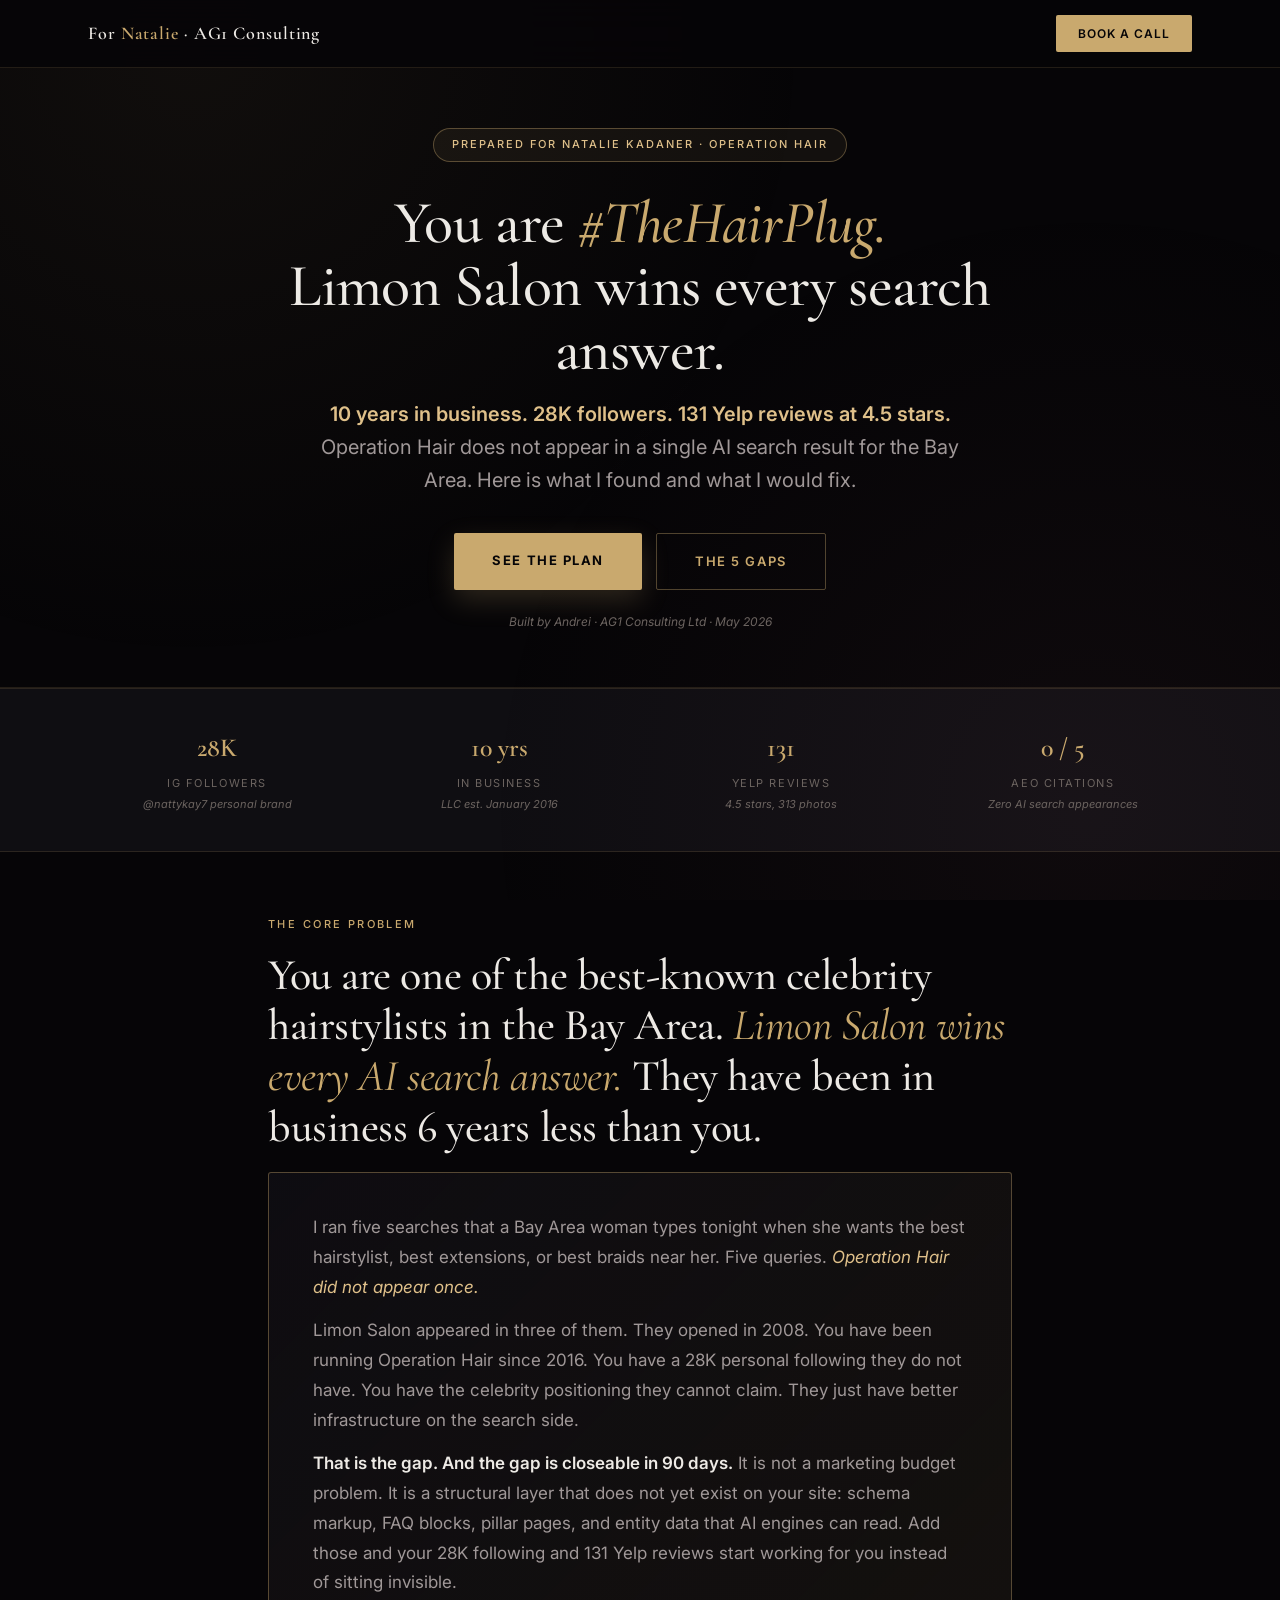
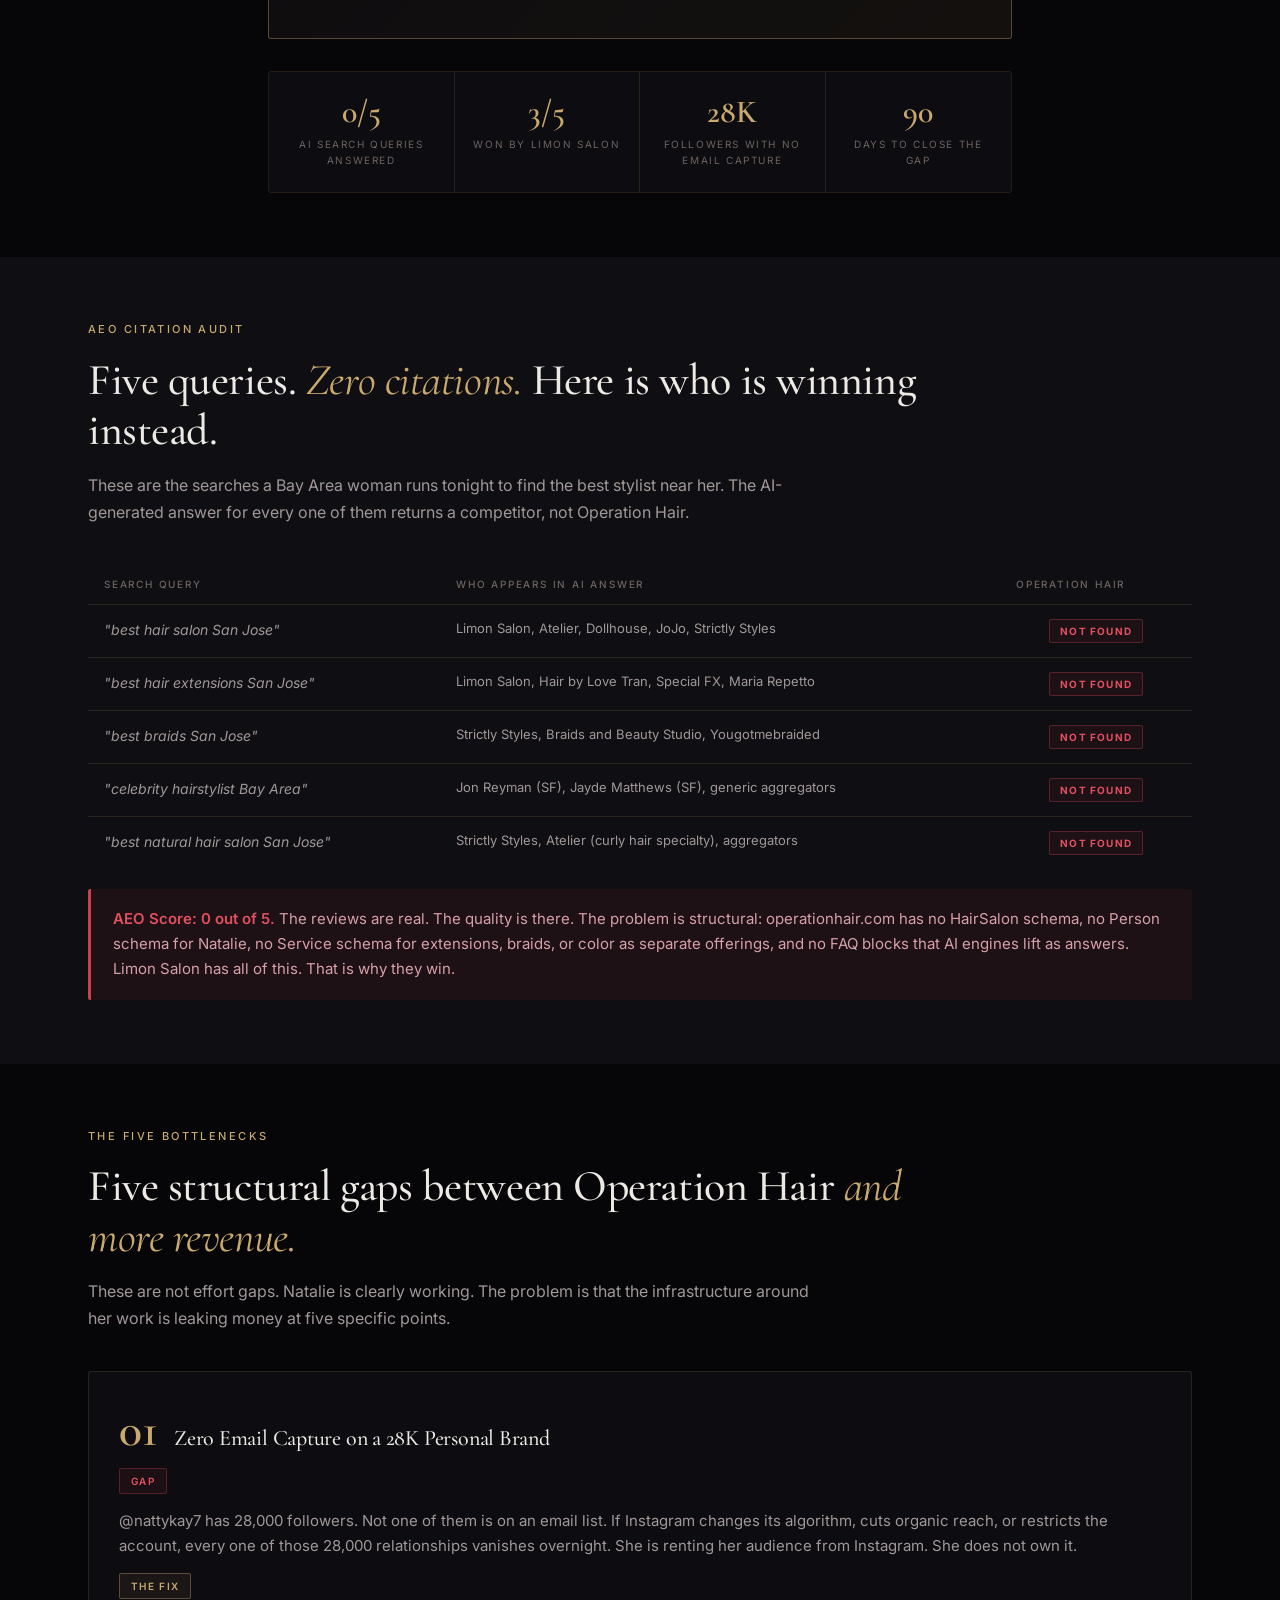
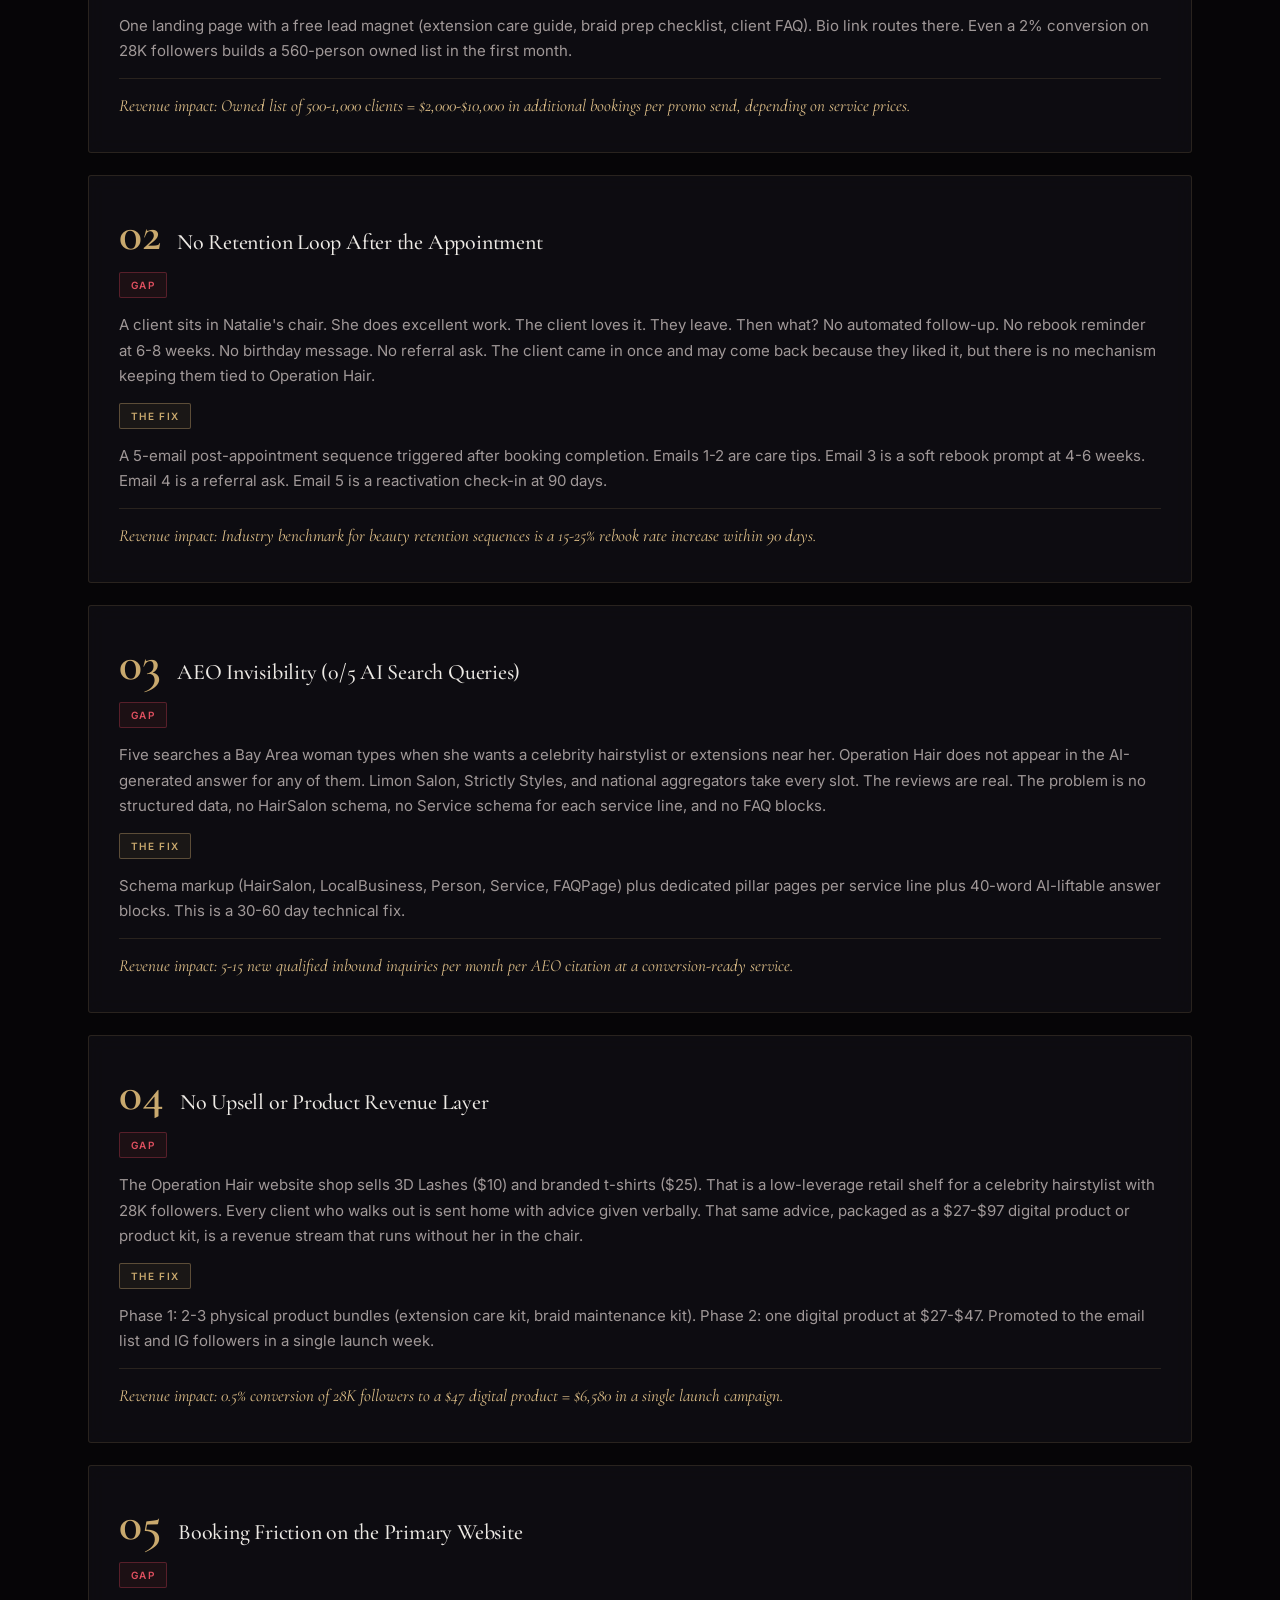
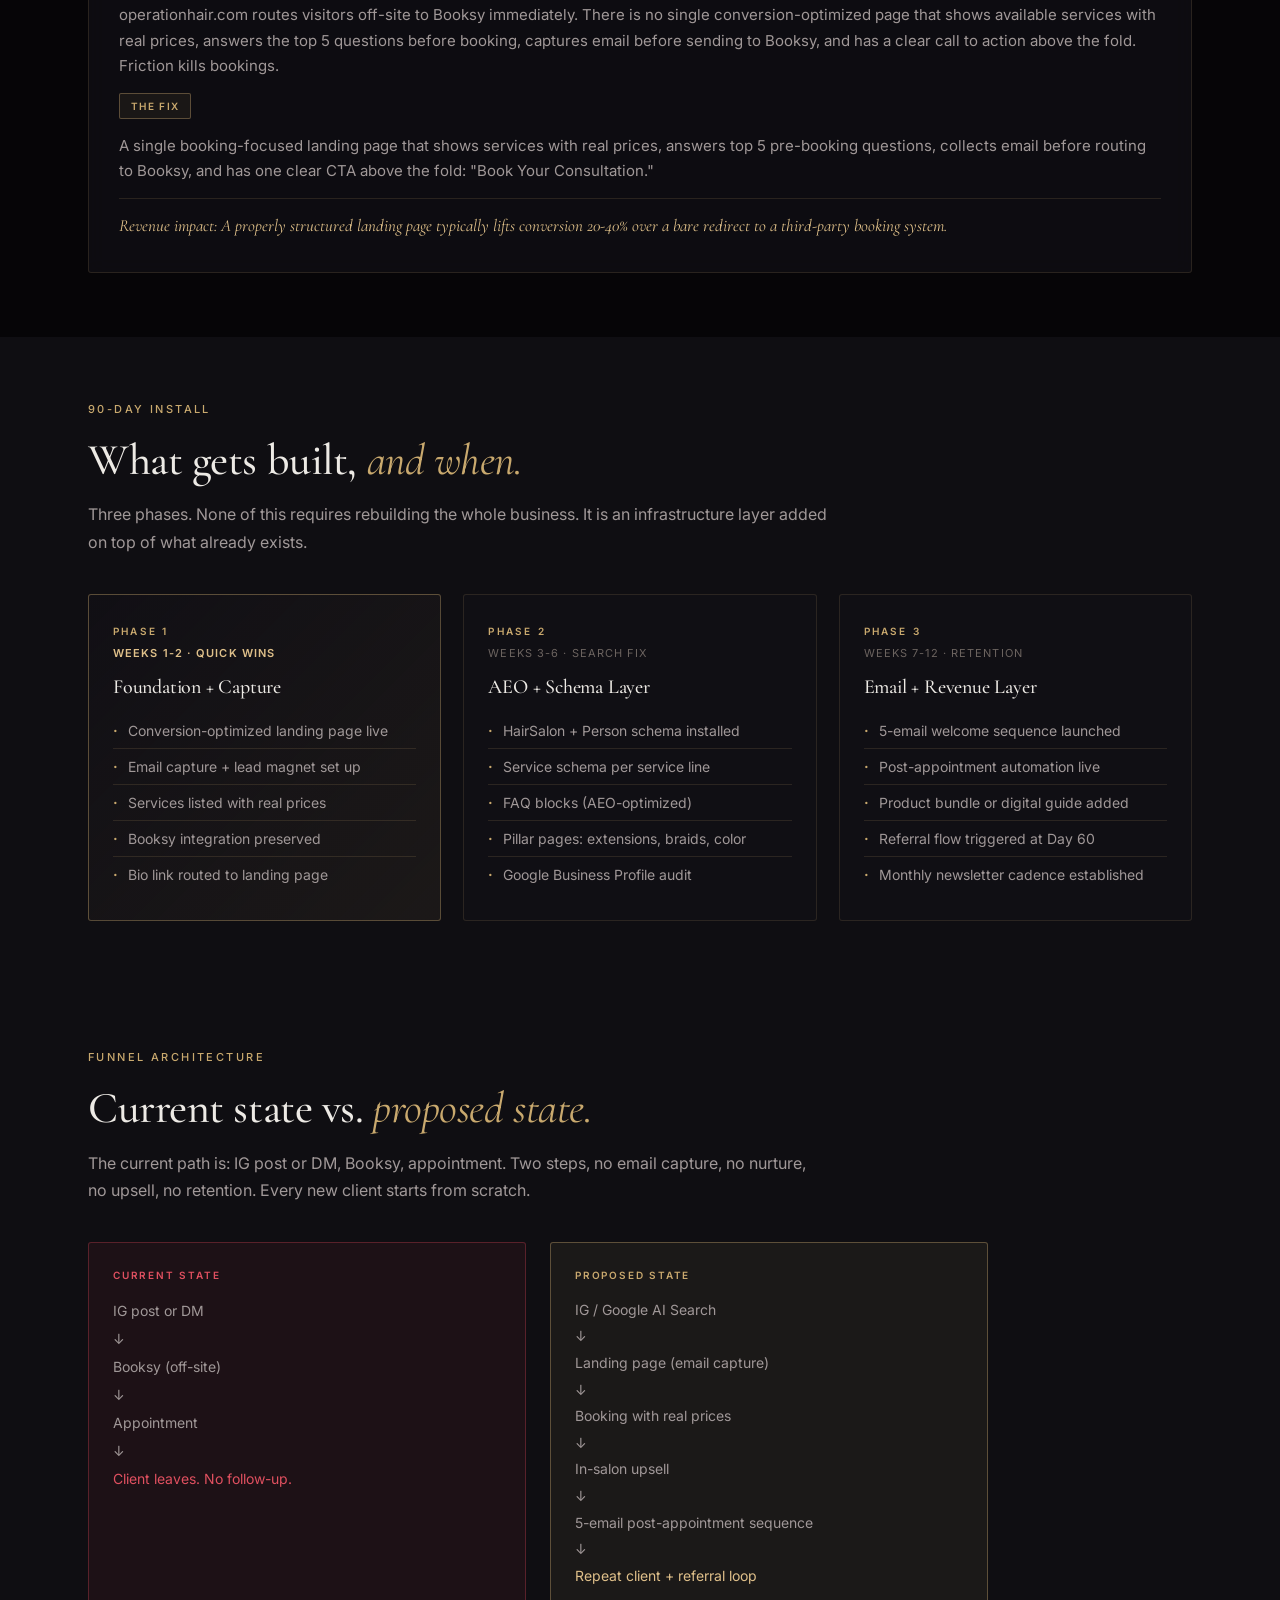
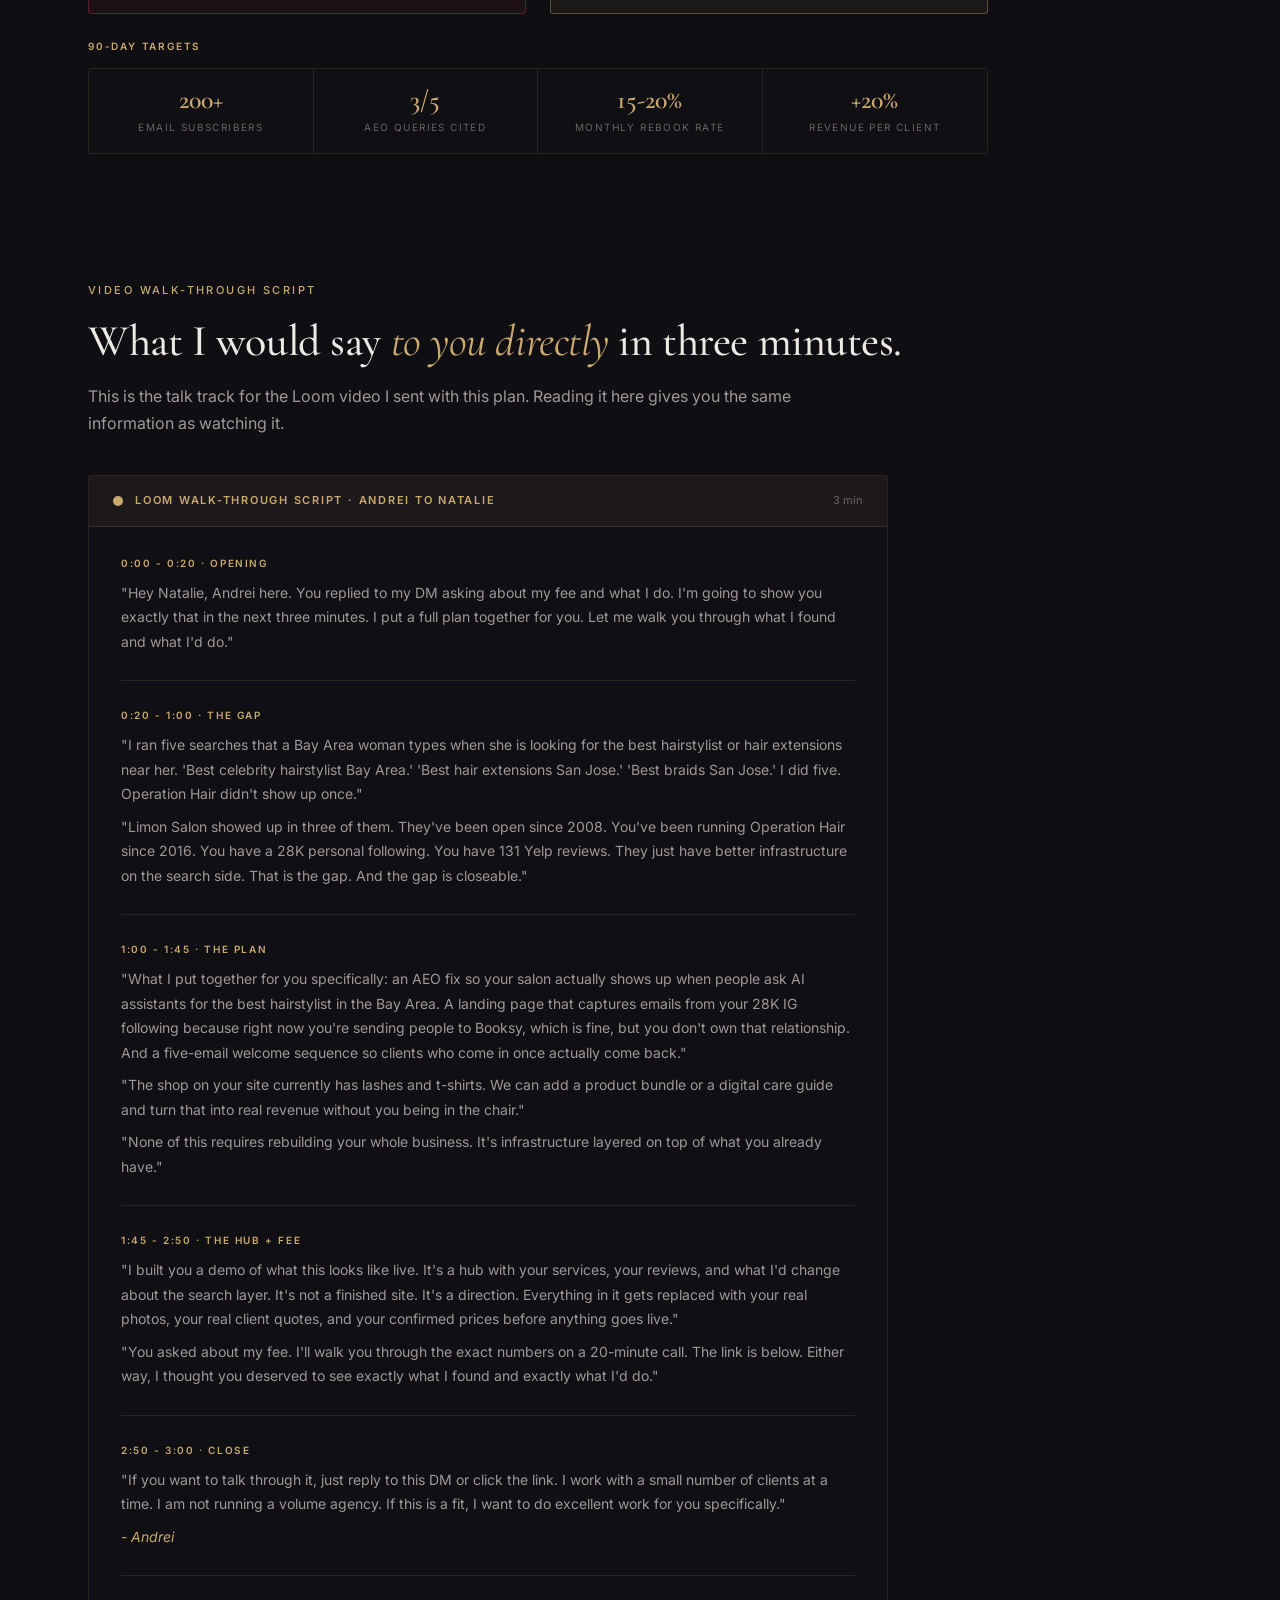
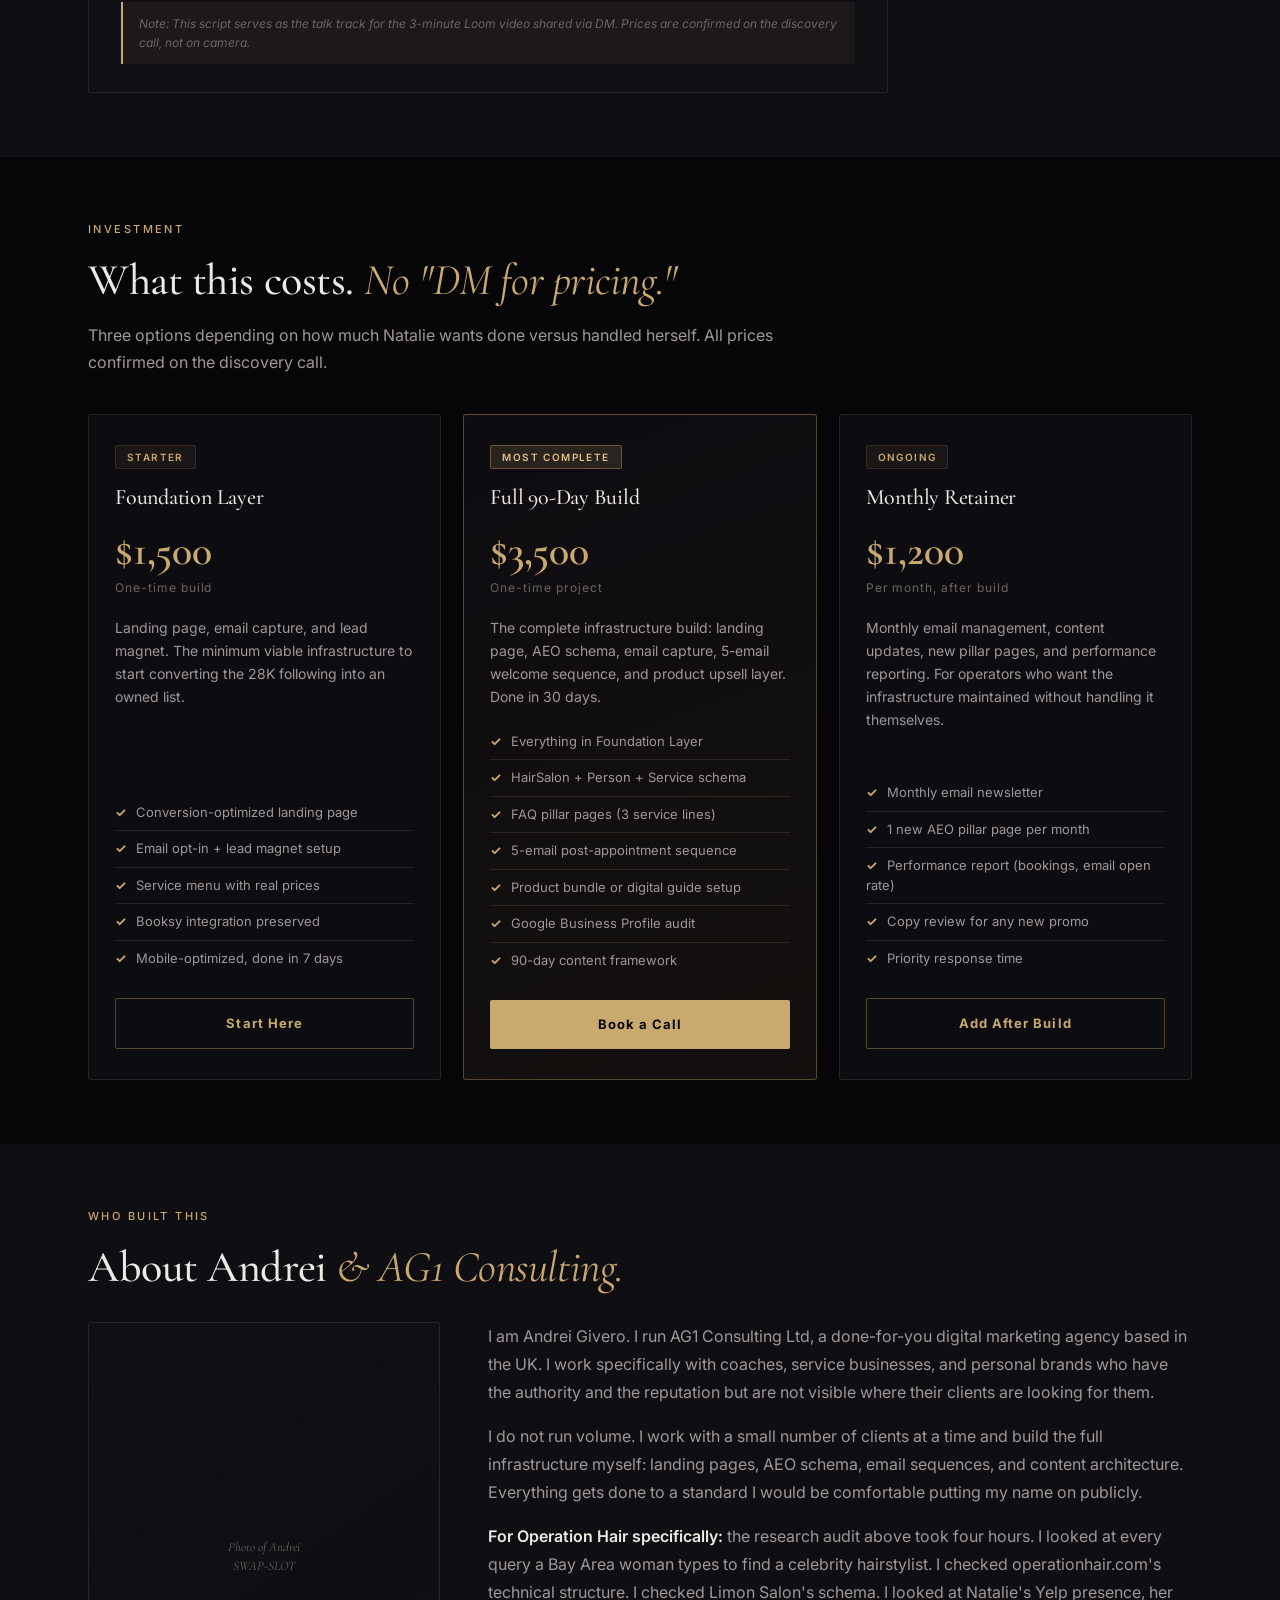
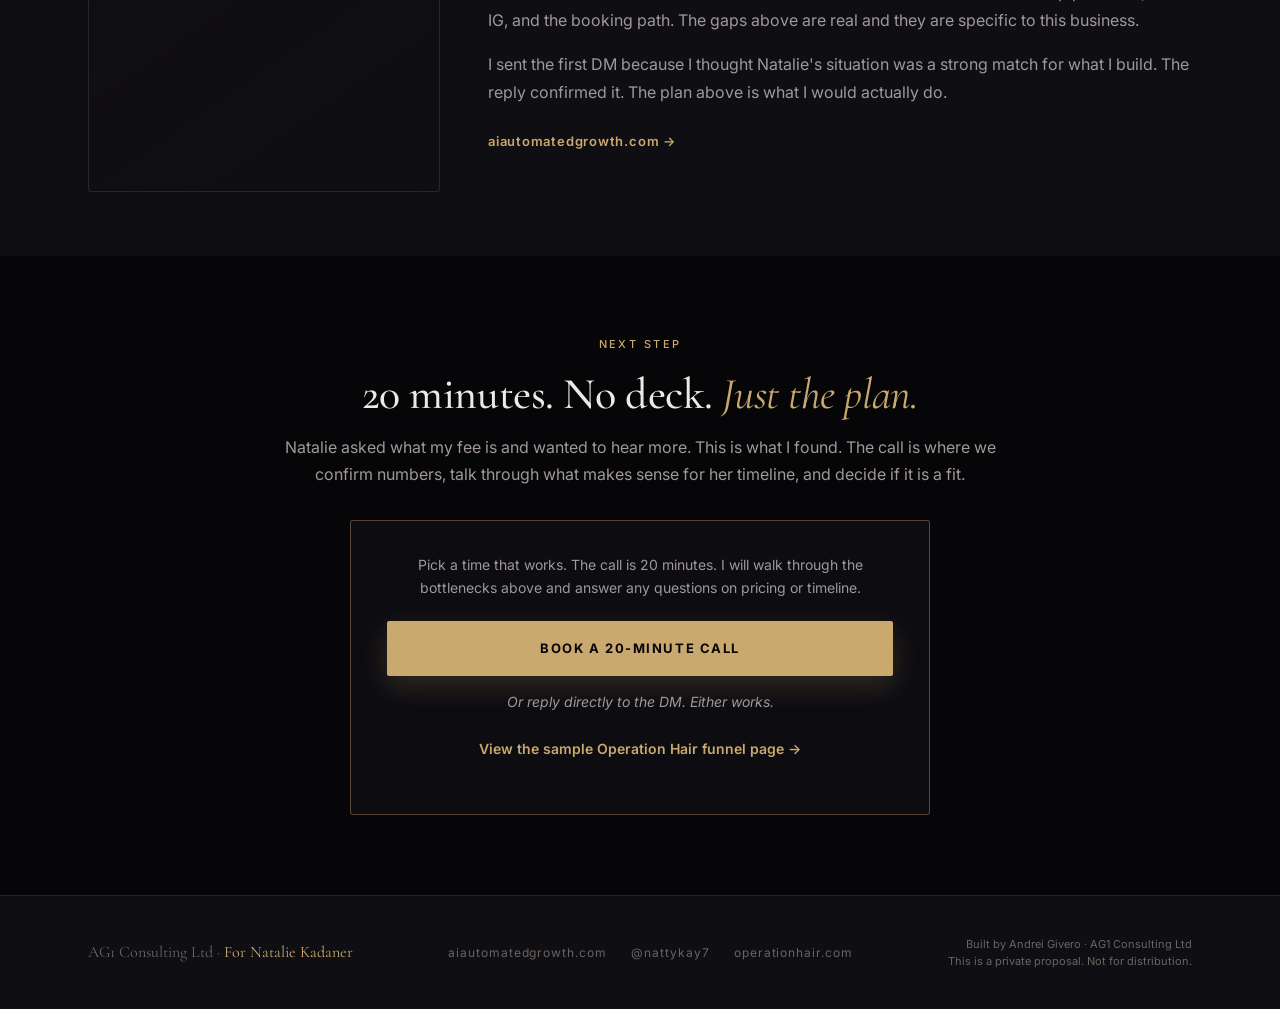
==== commit 55def486: "Deploy hub + docs + proof" ====
--- a/index.html
+++ b/index.html
@@ -701,8 +701,9 @@
     <div class="calendly-box">
       <p>Pick a time that works. The call is 20 minutes. I will walk through the bottlenecks above and answer any questions on pricing or timeline.</p>
       <!-- SWAP-SLOT: Replace with live Calendly embed or link -->
-      <a href="https://calendly.com/andreigivero" target="_blank" rel="noopener" class="cta-primary" style="display:block;width:100%;text-align:center">Book a 20-Minute Call</a>
+      <a href="https://calendly.com/ag-copy/call-with-andrei" target="_blank" rel="noopener" class="cta-primary" style="display:block;width:100%;text-align:center">Book a 20-Minute Call</a>
       <p class="call-note">Or reply directly to the DM. Either works.</p>
+      <p style="margin-top:24px;text-align:center;font-size:14px"><a href="https://andrei170.github.io/natty-kay-operation-hair-landing/" target="_blank" rel="noopener" style="color:var(--gold);font-weight:600;text-decoration:none">View the sample Operation Hair funnel page &rarr;</a></p>
     </div>
   </div>
 </section>
